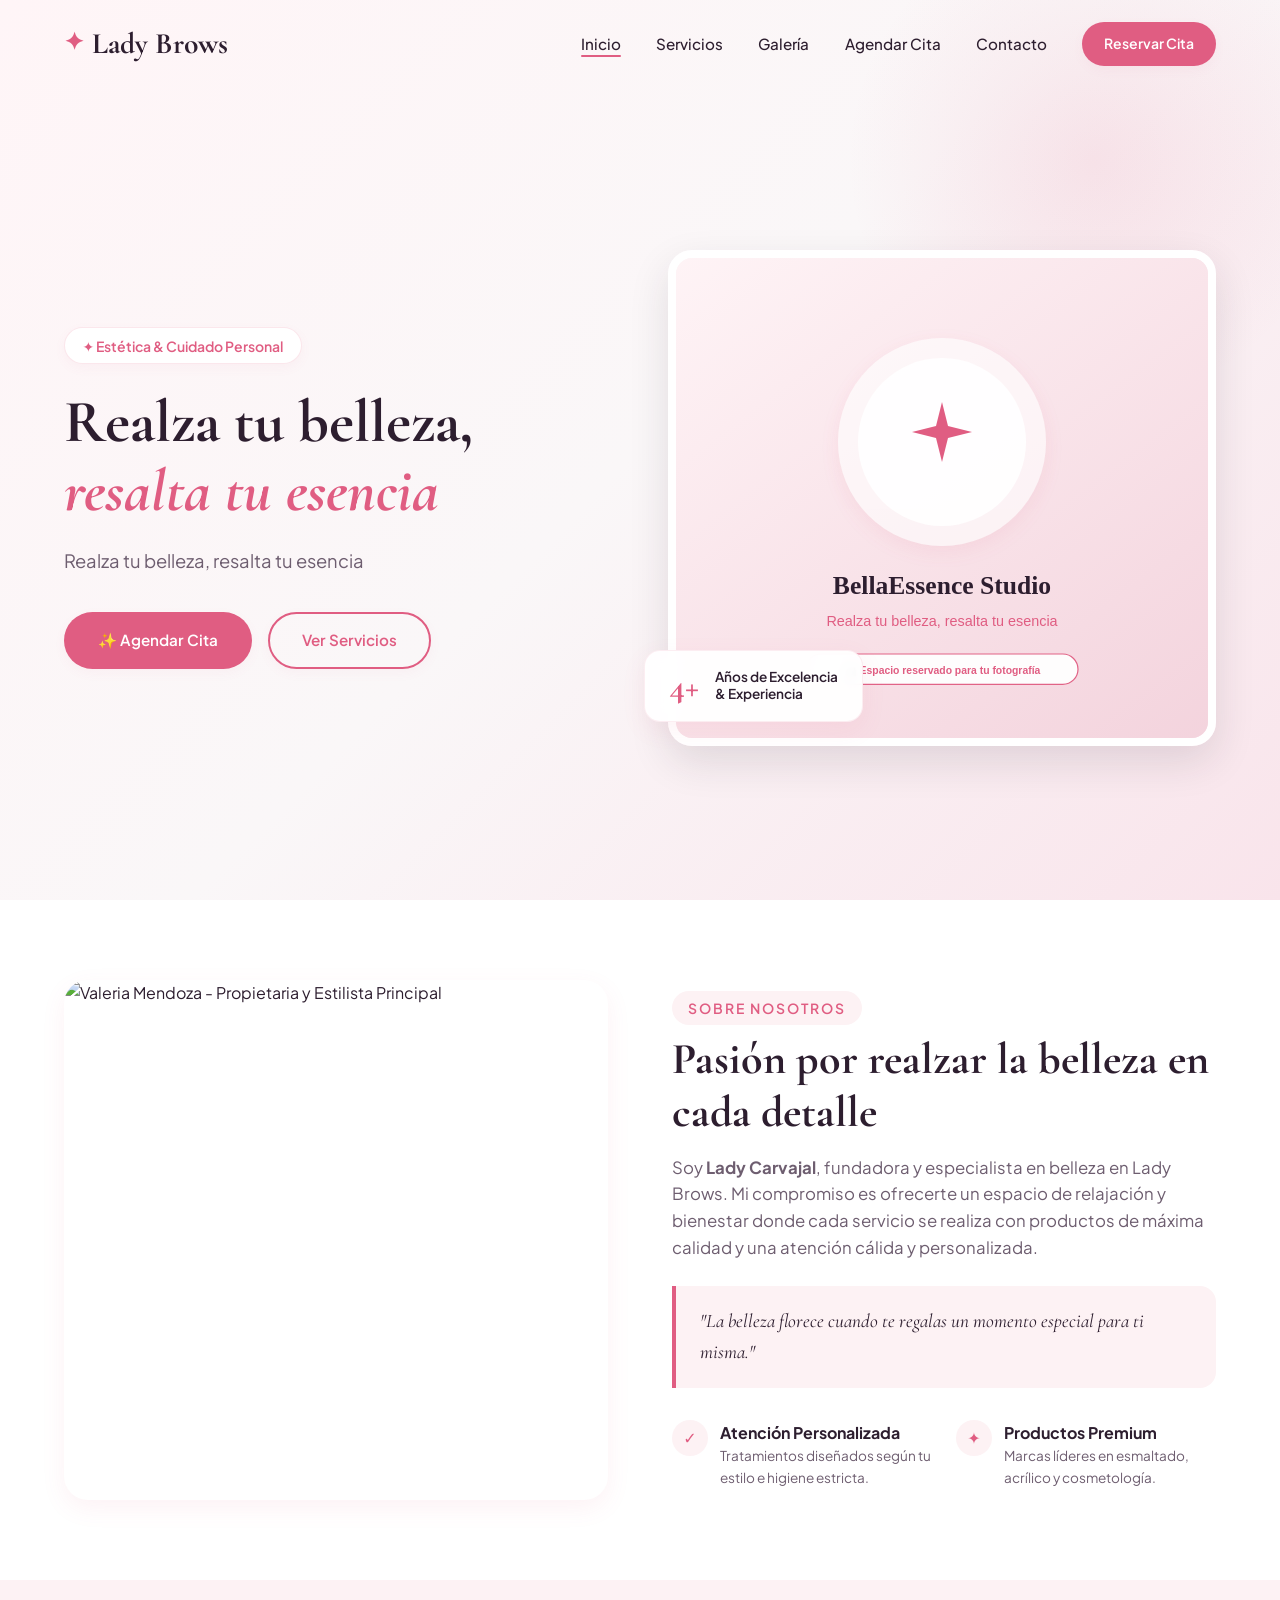
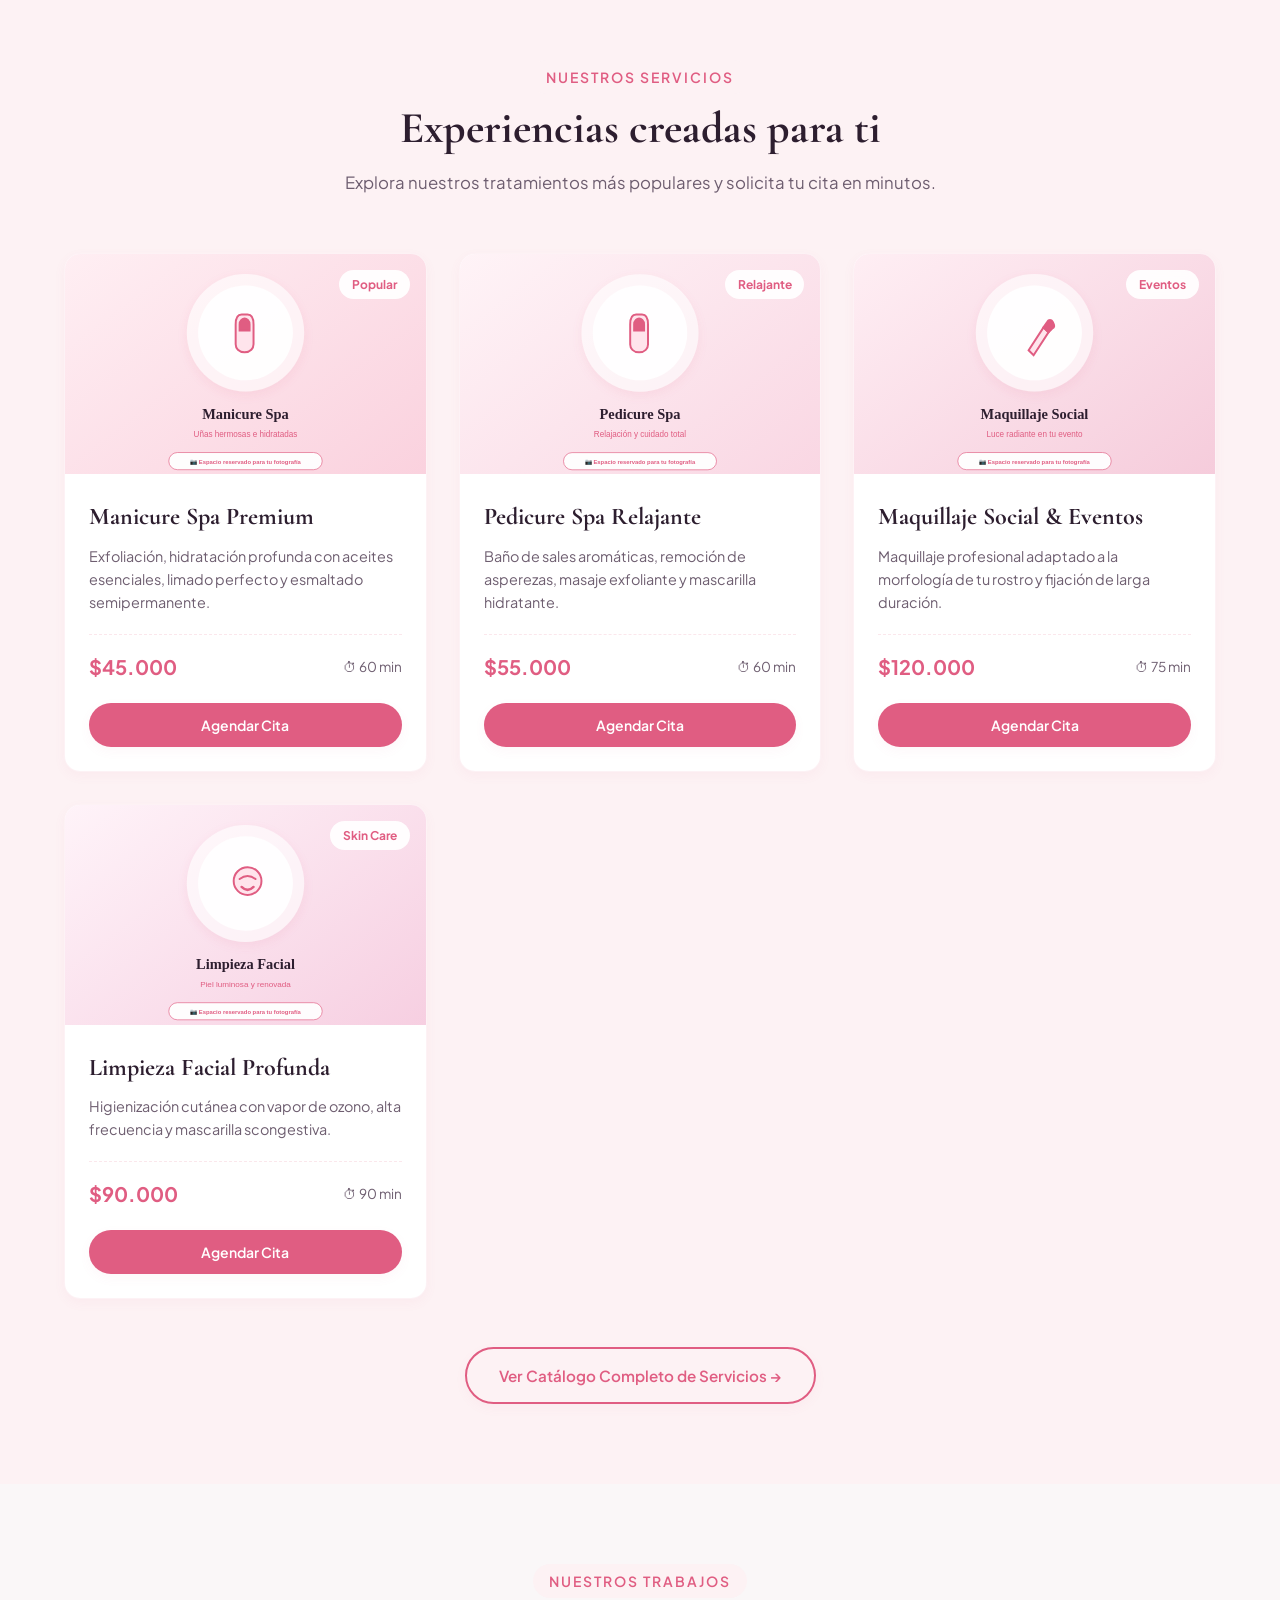
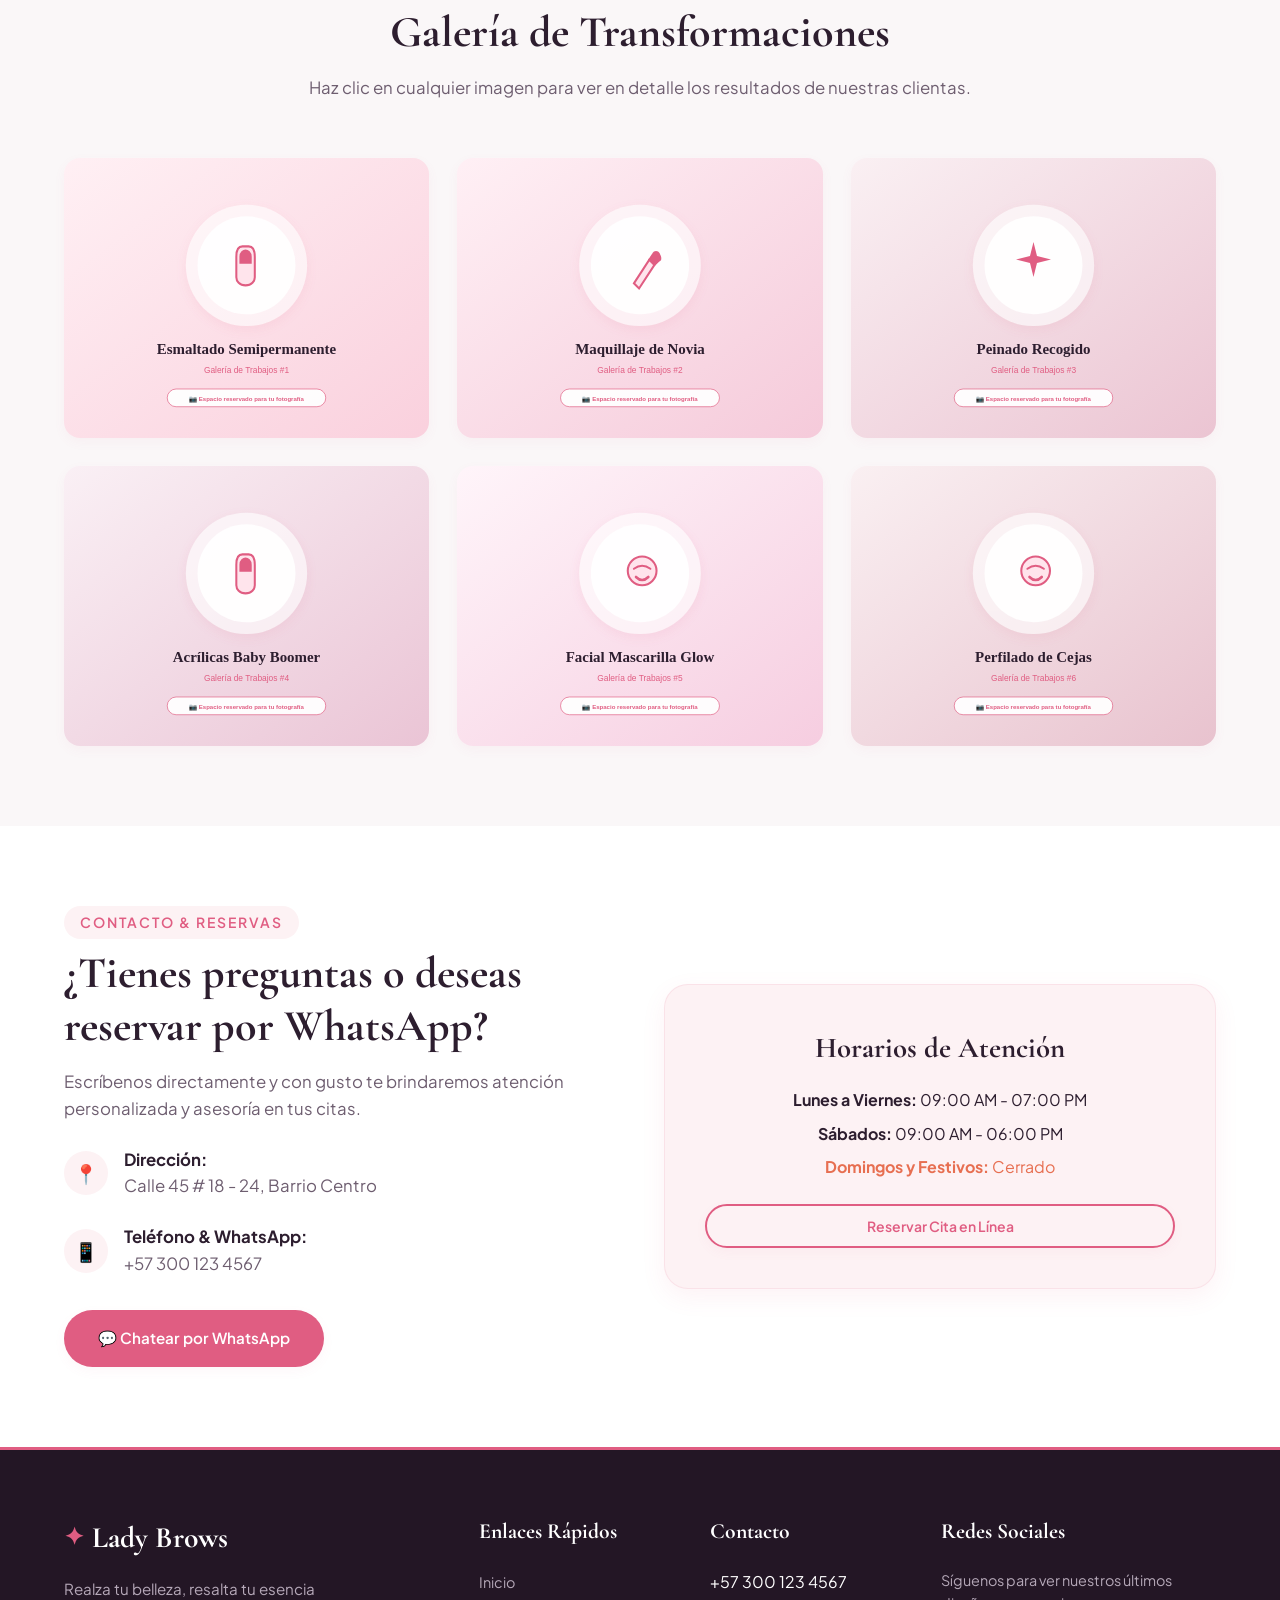
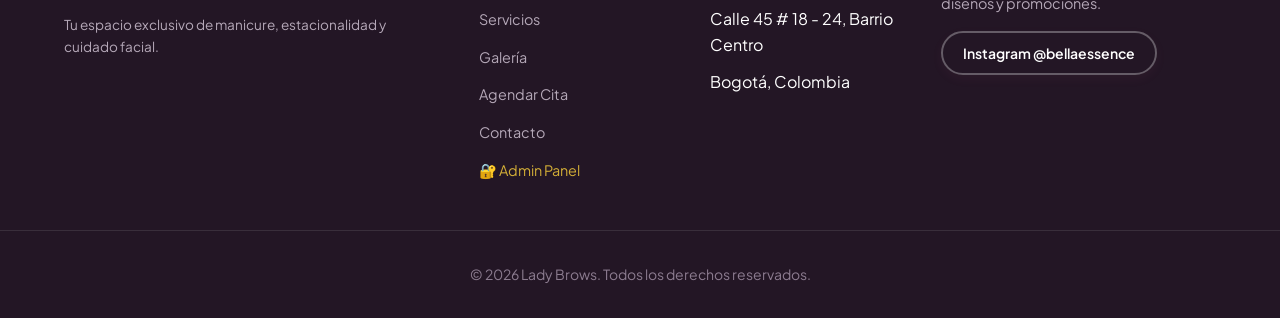
==== index.html @ 62969960 "version 1 de la pagina, Lady Brows" ====
<!DOCTYPE html>
<html lang="es">

<head>
  <meta charset="UTF-8">
  <meta name="viewport" content="width=device-width, initial-scale=1.0">
  <title>Lady Brows | Salón de Belleza Elegante & Manicure Spa</title>
  <meta name="description"
    content="Salón de belleza profesional. Servicios de manicure spa, pedicure, uñas acrílicas, maquillaje social, peinados y tratamientos faciales. Agenda tu cita en línea.">

  <!-- CSS Stylesheets -->
  <link rel="stylesheet" href="css/style.css">
</head>

<body>

  <!-- NAVEGACIÓN Y HEADER -->
  <header class="header">
    <div class="container nav-container">
      <a href="index.html" class="logo">
        <span class="logo-sparkle">✦</span>
        <span data-salon="nombre">Lady Brows</span>
      </a>

      <nav>
        <ul class="nav-menu">
          <li><a href="index.html" class="nav-link active">Inicio</a></li>
          <li><a href="servicios.html" class="nav-link">Servicios</a></li>
          <li><a href="#galeria" class="nav-link">Galería</a></li>
          <li><a href="agenda.html" class="nav-link">Agendar Cita</a></li>
          <li><a href="contacto.html" class="nav-link">Contacto</a></li>
          <li>
            <a href="agenda.html" class="btn btn-primary btn-sm">Reservar Cita</a>
          </li>
        </ul>
      </nav>

      <button class="hamburger-btn" aria-label="Abrir menú de navegación">
        <span class="hamburger-line"></span>
        <span class="hamburger-line"></span>
        <span class="hamburger-line"></span>
      </button>
    </div>
  </header>

  <!-- SECCIÓN HERO -->
  <section class="hero">
    <div class="container hero-grid">
      <div class="hero-content">
        <div class="hero-badge">
          <span>✦ Estética & Cuidado Personal</span>
        </div>
        <h1 class="hero-title">
          Realza tu belleza, <br>
          <span>resalta tu esencia</span>
        </h1>
        <p class="hero-subtitle" data-salon="eslogan">
          Disfruta de una experiencia de belleza exclusiva y personalizada donde tus uñas, piel y estilo lucirán
          radiantes e impecables.
        </p>
        <div class="hero-actions">
          <a href="agenda.html" class="btn btn-primary">
            <span>✨ Agendar Cita</span>
          </a>
          <a href="servicios.html" class="btn btn-secondary">
            <span>Ver Servicios</span>
          </a>
        </div>
      </div>

      <div class="hero-image-wrapper">
        <div class="hero-image-card">
          <img src="assets/images/hero-bg.svg" alt="Fotografía del Salón de Belleza BellaEssence Studio">
        </div>
        <div class="hero-experience-badge">
          <div class="badge-number">4+</div>
          <div class="badge-text">Años de Excelencia<br>& Experiencia</div>
        </div>
      </div>
    </div>
  </section>

  <!-- SECCIÓN SOBRE NOSOTROS -->
  <section class="about section-padding" id="sobre-nosotros">
    <div class="container about-grid">
      <div class="about-image-frame">
        <img src="assets/images/owner.svg" alt="Valeria Mendoza - Propietaria y Estilista Principal">
      </div>

      <div class="about-content">
        <span class="section-subtitle">Sobre Nosotros</span>
        <h2 class="section-title">Pasión por realzar la belleza en cada detalle</h2>
        <p class="section-description">
          Soy <strong>Lady Carvajal</strong>, fundadora y especialista en belleza en Lady Brows. Mi
          compromiso es ofrecerte un espacio de relajación y bienestar donde cada servicio se realiza con productos de
          máxima calidad y una atención cálida y personalizada.
        </p>

        <div class="about-quote">
          "La belleza florece cuando te regalas un momento especial para ti misma."
        </div>

        <div class="about-features">
          <div class="feature-item">
            <div class="feature-icon">✓</div>
            <div>
              <strong>Atención Personalizada</strong>
              <p style="font-size: 0.85rem; color: var(--color-text-muted);">Tratamientos diseñados según tu estilo e
                higiene estricta.</p>
            </div>
          </div>
          <div class="feature-item">
            <div class="feature-icon">✦</div>
            <div>
              <strong>Productos Premium</strong>
              <p style="font-size: 0.85rem; color: var(--color-text-muted);">Marcas líderes en esmaltado, acrílico y
                cosmetología.</p>
            </div>
          </div>
        </div>
      </div>
    </div>
  </section>

  <!-- SECCIÓN DESTACADO DE SERVICIOS -->
  <section class="services section-padding" style="background: var(--color-primary-light);">
    <div class="container">
      <div class="section-header">
        <span class="section-subtitle">Nuestros Servicios</span>
        <h2 class="section-title">Experiencias creadas para ti</h2>
        <p class="section-description">Explora nuestros tratamientos más populares y solicita tu cita en minutos.</p>
      </div>

      <div class="services-grid">
        <!-- Tarjeta 1 -->
        <div class="service-card">
          <div class="service-card-image">
            <img src="assets/images/service-manicure.svg" alt="Manicure Spa Premium">
            <span class="service-badge">Popular</span>
          </div>
          <div class="service-card-body">
            <h3 class="service-card-title">Manicure Spa Premium</h3>
            <p class="service-card-desc">Exfoliación, hidratación profunda con aceites esenciales, limado perfecto y
              esmaltado semipermanente.</p>
            <div class="service-card-meta">
              <span class="service-price">$45.000</span>
              <span class="service-duration">⏱ 60 min</span>
            </div>
            <a href="agenda.html?servicio=manicure-spa" class="btn btn-primary btn-sm" style="width: 100%;">Agendar
              Cita</a>
          </div>
        </div>

        <!-- Tarjeta 2 -->
        <div class="service-card">
          <div class="service-card-image">
            <img src="assets/images/service-pedicure.svg" alt="Pedicure Spa Relajante">
            <span class="service-badge">Relajante</span>
          </div>
          <div class="service-card-body">
            <h3 class="service-card-title">Pedicure Spa Relajante</h3>
            <p class="service-card-desc">Baño de sales aromáticas, remoción de asperezas, masaje exfoliante y mascarilla
              hidratante.</p>
            <div class="service-card-meta">
              <span class="service-price">$55.000</span>
              <span class="service-duration">⏱ 60 min</span>
            </div>
            <a href="agenda.html?servicio=pedicure-spa" class="btn btn-primary btn-sm" style="width: 100%;">Agendar
              Cita</a>
          </div>
        </div>

        <!-- Tarjeta 3 -->
        <div class="service-card">
          <div class="service-card-image">
            <img src="assets/images/service-makeup.svg" alt="Maquillaje Social">
            <span class="service-badge">Eventos</span>
          </div>
          <div class="service-card-body">
            <h3 class="service-card-title">Maquillaje Social & Eventos</h3>
            <p class="service-card-desc">Maquillaje profesional adaptado a la morfología de tu rostro y fijación de
              larga duración.</p>
            <div class="service-card-meta">
              <span class="service-price">$120.000</span>
              <span class="service-duration">⏱ 75 min</span>
            </div>
            <a href="agenda.html?servicio=maquillaje-social" class="btn btn-primary btn-sm" style="width: 100%;">Agendar
              Cita</a>
          </div>
        </div>

        <!-- Tarjeta 4 -->
        <div class="service-card">
          <div class="service-card-image">
            <img src="assets/images/service-facial.svg" alt="Limpieza Facial Profunda">
            <span class="service-badge">Skin Care</span>
          </div>
          <div class="service-card-body">
            <h3 class="service-card-title">Limpieza Facial Profunda</h3>
            <p class="service-card-desc">Higienización cutánea con vapor de ozono, alta frecuencia y mascarilla
              scongestiva.</p>
            <div class="service-card-meta">
              <span class="service-price">$90.000</span>
              <span class="service-duration">⏱ 90 min</span>
            </div>
            <a href="agenda.html?servicio=limpieza-facial" class="btn btn-primary btn-sm" style="width: 100%;">Agendar
              Cita</a>
          </div>
        </div>
      </div>

      <div style="text-align: center; margin-top: 3rem;">
        <a href="servicios.html" class="btn btn-secondary">Ver Catálogo Completo de Servicios →</a>
      </div>
    </div>
  </section>

  <!-- SECCIÓN GALERÍA / NUESTROS TRABAJOS -->
  <section class="gallery section-padding" id="galeria">
    <div class="container">
      <div class="section-header">
        <span class="section-subtitle">Nuestros Trabajos</span>
        <h2 class="section-title">Galería de Transformaciones</h2>
        <p class="section-description">Haz clic en cualquier imagen para ver en detalle los resultados de nuestras
          clientas.</p>
      </div>

      <div class="gallery-grid">
        <div class="gallery-item" data-title="Esmaltado Semipermanente & Microglitter"
          data-desc="Tono rosa pastel con destellos brillantes para un look delicado.">
          <img src="assets/images/gallery-1.svg" alt="Trabajo de Manicure 1">
          <div class="gallery-overlay">
            <span class="gallery-category">Uñas</span>
            <h4 class="gallery-title">Esmaltado Semipermanente</h4>
          </div>
        </div>

        <div class="gallery-item" data-title="Maquillaje de Novia & Eventos"
          data-desc="Piel luminosa, tonos cálidos y acabado mate de larga duración.">
          <img src="assets/images/gallery-2.svg" alt="Trabajo de Maquillaje 2">
          <div class="gallery-overlay">
            <span class="gallery-category">Maquillaje</span>
            <h4 class="gallery-title">Maquillaje Social</h4>
          </div>
        </div>

        <div class="gallery-item" data-title="Peinado Recogido Bajo"
          data-desc="Estilo sofisticado ideal para graduaciones y bodas.">
          <img src="assets/images/gallery-3.svg" alt="Trabajo de Peinado 3">
          <div class="gallery-overlay">
            <span class="gallery-category">Peinados</span>
            <h4 class="gallery-title">Peinado Elegante</h4>
          </div>
        </div>

        <div class="gallery-item" data-title="Uñas Acrílicas Baby Boomer"
          data-desc="Degradado suave de blanco a rosado con pedrería.">
          <img src="assets/images/gallery-4.svg" alt="Trabajo de Uñas Acrílicas 4">
          <div class="gallery-overlay">
            <span class="gallery-category">Uñas</span>
            <h4 class="gallery-title">Acrílicas Baby Boomer</h4>
          </div>
        </div>

        <div class="gallery-item" data-title="Limpieza Facial Glow"
          data-desc="Piel radiante e hidratada tras sesión de cuidado facial.">
          <img src="assets/images/gallery-5.svg" alt="Tratamiento Facial 5">
          <div class="gallery-overlay">
            <span class="gallery-category">Facial</span>
            <h4 class="gallery-title">Facial Glow Spa</h4>
          </div>
        </div>

        <div class="gallery-item" data-title="Laminado y Perfilado de Cejas"
          data-desc="Cejas orgánicas bien definidas y ordenadas naturalmente.">
          <img src="assets/images/gallery-6.svg" alt="Perfilado de Cejas 6">
          <div class="gallery-overlay">
            <span class="gallery-category">Facial</span>
            <h4 class="gallery-title">Perfilado & Laminado</h4>
          </div>
        </div>
      </div>
    </div>
  </section>

  <!-- SECCIÓN CONTACTO RÁPIDO -->
  <section class="contact-quick section-padding" style="background: #FFFFFF;">
    <div class="container contact-grid">
      <div>
        <span class="section-subtitle">Contacto & Reservas</span>
        <h2 class="section-title">¿Tienes preguntas o deseas reservar por WhatsApp?</h2>
        <p class="section-description">Escríbenos directamente y con gusto te brindaremos atención personalizada y
          asesoría en tus citas.</p>

        <div class="contact-info-list">
          <div class="contact-info-item">
            <div class="contact-icon">📍</div>
            <div>
              <strong>Dirección:</strong>
              <p style="color: var(--color-text-muted);" data-salon="direccion">Calle 45 # 18 - 24, Bogotá</p>
            </div>
          </div>
          <div class="contact-info-item">
            <div class="contact-icon">📱</div>
            <div>
              <strong>Teléfono & WhatsApp:</strong>
              <p style="color: var(--color-text-muted);" data-salon="telefono">+57 300 123 4567</p>
            </div>
          </div>
        </div>

        <div style="margin-top: 2rem; display: flex; gap: 1rem;">
          <a href="#" data-salon="whatsapp-link" class="btn btn-primary">
            <span>💬 Chatear por WhatsApp</span>
          </a>
        </div>
      </div>

      <div class="contact-card" style="background: var(--color-primary-light); text-align: center;">
        <h3 style="font-family: var(--font-heading); font-size: 1.8rem; margin-bottom: 1rem;">Horarios de Atención</h3>
        <p style="margin-bottom: 0.5rem;"><strong>Lunes a Viernes:</strong> 09:00 AM - 07:00 PM</p>
        <p style="margin-bottom: 0.5rem;"><strong>Sábados:</strong> 09:00 AM - 06:00 PM</p>
        <p style="color: var(--color-danger); margin-bottom: 1.5rem;"><strong>Domingos y Festivos:</strong> Cerrado</p>

        <a href="agenda.html" class="btn btn-secondary btn-sm" style="width: 100%;">Reservar Cita en Línea</a>
      </div>
    </div>
  </section>

  <!-- LIGHTBOX MODAL PARA VER IMÁGENES DE GALERÍA -->
  <div class="lightbox-modal" id="lightboxModal">
    <div class="lightbox-content">
      <button class="lightbox-close" aria-label="Cerrar modal">&times;</button>
      <div class="lightbox-image-wrapper">
        <img src="" alt="" class="lightbox-img">
      </div>
      <div class="lightbox-details">
        <h3 class="lightbox-title"
          style="font-family: var(--font-heading); font-size: 1.5rem; color: var(--color-text-dark);"></h3>
        <p class="lightbox-desc" style="color: var(--color-text-muted); font-size: 0.95rem; margin-top: 0.25rem;"></p>
      </div>
    </div>
  </div>

  <!-- FOOTER -->
  <footer class="footer">
    <div class="container footer-grid">
      <div class="footer-brand">
        <a href="index.html" class="logo">
          <span class="logo-sparkle">✦</span>
          <span data-salon="nombre">BellaEssence Studio</span>
        </a>
        <p data-salon="eslogan">Realza tu belleza, resalta tu esencia.</p>
        <p style="margin-top: 0.75rem; font-size: 0.85rem;">Tu espacio exclusivo de manicure, estacionalidad y cuidado
          facial.</p>
      </div>

      <div>
        <h4 class="footer-title">Enlaces Rápidos</h4>
        <ul class="footer-links">
          <li><a href="index.html">Inicio</a></li>
          <li><a href="servicios.html">Servicios</a></li>
          <li><a href="#galeria">Galería</a></li>
          <li><a href="agenda.html">Agendar Cita</a></li>
          <li><a href="contacto.html">Contacto</a></li>
          <li><a href="admin.html" style="color: var(--color-accent-gold);">🔐 Admin Panel</a></li>
        </ul>
      </div>

      <div>
        <h4 class="footer-title">Contacto</h4>
        <ul class="footer-links">
          <li data-salon="telefono">+57 300 123 4567</li>
          <li data-salon="direccion">Calle 45 # 18 - 24</li>
          <li>Bogotá, Colombia</li>
        </ul>
      </div>

      <div>
        <h4 class="footer-title">Redes Sociales</h4>
        <p style="color: #B5A8B8; font-size: 0.9rem; margin-bottom: 1rem;">Síguenos para ver nuestros últimos diseños y
          promociones.</p>
        <a href="#" data-salon="whatsapp-link" class="btn btn-secondary btn-sm"
          style="color: #FFF; border-color: rgba(255,255,255,0.3);">Instagram @bellaessence</a>
      </div>
    </div>

    <div class="footer-bottom">
      <div class="container">
        &copy; <span id="year">2026</span> <span data-salon="nombre">BellaEssence Studio</span>. Todos los derechos
        reservados.
      </div>
    </div>
  </footer>

  <!-- Scripts -->
  <script src="js/config.js"></script>
  <script src="https://cdn.jsdelivr.net/npm/@supabase/supabase-js@2"></script>
  <script src="js/supabase.js"></script>
  <script src="js/main.js"></script>
</body>

</html>
---- css/style.css ----
/* ============================================================
   ESTILOS PRINCIPALES - BellaEssence Studio
   Diseño: Femenino, Elegante, Delicado y Moderno
   ============================================================ */

/* --- IMPORTACIÓN DE FUENTES GOOGLE FONTS --- */
@import url('https://fonts.googleapis.com/css2?family=Cormorant+Garamond:ital,wght@0,400;0,600;0,700;1,400&family=Plus+Jakarta+Sans:wght@300;400;500;600;700&display=swap');

/* --- VARIABLES Y SISTEMA DE DISEÑO --- */
:root {
  /* Paleta de Colores Primarios */
  --color-primary: #E05D82;        /* Rosa elegante principal */
  --color-primary-hover: #C8466B;  /* Rosa oscuro en hover */
  --color-primary-light: #FDF2F4;  /* Fondo rosa muy suave */
  --color-primary-soft: #F9E4EB;   /* Rosa suave de acento */
  
  /* Colores Secundarios y Neutros */
  --color-accent-gold: #D4AF37;    /* Dorado sutil */
  --color-bg-body: #FAF7F8;        /* Blanco cálido de fondo */
  --color-bg-card: #FFFFFF;        /* Tarjetas blancas puras */
  
  /* Tipografía y Textos */
  --color-text-dark: #2D1E2F;      /* Ciruela oscuro/casi negro */
  --color-text-muted: #6E5E70;     /* Gris morado suave */
  --color-text-light: #FFFFFF;
  
  /* Estados */
  --color-success: #2A9D8F;       /* Verde menta suave */
  --color-warning: #E9C46A;       /* Mostaza suave */
  --color-danger: #E76F51;        /* Coral suave */
  --color-info: #4A90E2;          /* Azul suave */

  /* Fuents */
  --font-heading: 'Cormorant Garamond', Georgia, serif;
  --font-body: 'Plus Jakarta Sans', system-ui, -apple-system, sans-serif;

  /* Elevación y Sombras */
  --shadow-sm: 0 4px 12px rgba(224, 93, 130, 0.05);
  --shadow-md: 0 8px 24px rgba(224, 93, 130, 0.08);
  --shadow-lg: 0 16px 40px rgba(45, 30, 47, 0.12);
  --shadow-glass: 0 8px 32px 0 rgba(224, 93, 130, 0.08);

  /* Bordes Redondeados */
  --radius-sm: 8px;
  --radius-md: 16px;
  --radius-lg: 24px;
  --radius-full: 9999px;

  /* Transiciones */
  --transition-fast: all 0.2s cubic-bezier(0.4, 0, 0.2, 1);
  --transition-normal: all 0.3s cubic-bezier(0.4, 0, 0.2, 1);
  --transition-smooth: all 0.5s cubic-bezier(0.16, 1, 0.3, 1);
}

/* --- RESET Y ESTILOS BASE --- */
*, *::before, *::after {
  box-sizing: border-box;
  margin: 0;
  padding: 0;
}

html {
  scroll-behavior: smooth;
  font-size: 16px;
}

body {
  font-family: var(--font-body);
  background-color: var(--color-bg-body);
  color: var(--color-text-dark);
  line-height: 1.6;
  overflow-x: hidden;
  -webkit-font-smoothing: antialiased;
}

img {
  max-width: 100%;
  height: auto;
  display: block;
}

a {
  color: inherit;
  text-decoration: none;
  transition: var(--transition-fast);
}

ul {
  list-style: none;
}

/* --- CONTENEDORES Y RECTÁNGULOS --- */
.container {
  width: 100%;
  max-width: 1200px;
  margin: 0 auto;
  padding: 0 1.5rem;
}

.section-padding {
  padding: 5rem 0;
}

/* --- ENCABEZADOS Y TÍTULOS --- */
.section-header {
  text-align: center;
  max-width: 700px;
  margin: 0 auto 3.5rem auto;
}

.section-subtitle {
  display: inline-block;
  font-family: var(--font-body);
  font-size: 0.875rem;
  font-weight: 600;
  text-transform: uppercase;
  letter-spacing: 2px;
  color: var(--color-primary);
  margin-bottom: 0.5rem;
  background-color: var(--color-primary-light);
  padding: 0.35rem 1rem;
  border-radius: var(--radius-full);
}

.section-title {
  font-family: var(--font-heading);
  font-size: 2.75rem;
  font-weight: 700;
  color: var(--color-text-dark);
  line-height: 1.2;
  margin-bottom: 1rem;
}

.section-description {
  color: var(--color-text-muted);
  font-size: 1.05rem;
}

/* --- BOTONES ELEGANTES --- */
.btn {
  display: inline-flex;
  align-items: center;
  justify-content: center;
  gap: 0.6rem;
  padding: 0.9rem 2rem;
  font-family: var(--font-body);
  font-size: 0.95rem;
  font-weight: 600;
  border-radius: var(--radius-full);
  cursor: pointer;
  border: 2px solid transparent;
  transition: var(--transition-normal);
  text-align: center;
  box-shadow: var(--shadow-sm);
}

.btn-primary {
  background-color: var(--color-primary);
  color: var(--color-text-light);
}

.btn-primary:hover {
  background-color: var(--color-primary-hover);
  transform: translateY(-2px);
  box-shadow: var(--shadow-md);
}

.btn-secondary {
  background-color: transparent;
  border-color: var(--color-primary);
  color: var(--color-primary);
}

.btn-secondary:hover {
  background-color: var(--color-primary-light);
  transform: translateY(-2px);
}

.btn-outline-white {
  background-color: transparent;
  border-color: #FFFFFF;
  color: #FFFFFF;
}

.btn-outline-white:hover {
  background-color: #FFFFFF;
  color: var(--color-primary);
}

.btn-sm {
  padding: 0.55rem 1.25rem;
  font-size: 0.875rem;
}

/* --- HEADER Y NAVEGACIÓN --- */
.header {
  position: fixed;
  top: 0;
  left: 0;
  width: 100%;
  z-index: 1000;
  transition: var(--transition-normal);
  padding: 1.25rem 0;
}

.header.scrolled {
  background: rgba(255, 255, 255, 0.92);
  backdrop-filter: blur(12px);
  -webkit-backdrop-filter: blur(12px);
  padding: 0.85rem 0;
  box-shadow: var(--shadow-sm);
  border-bottom: 1px solid rgba(224, 93, 130, 0.1);
}

.nav-container {
  display: flex;
  align-items: center;
  justify-content: space-between;
}

.logo {
  display: flex;
  align-items: center;
  gap: 0.5rem;
  font-family: var(--font-heading);
  font-size: 1.85rem;
  font-weight: 700;
  color: var(--color-text-dark);
}

.logo-sparkle {
  color: var(--color-primary);
  font-size: 1.5rem;
}

.nav-menu {
  display: flex;
  align-items: center;
  gap: 2.2rem;
}

.nav-link {
  font-size: 0.95rem;
  font-weight: 500;
  color: var(--color-text-dark);
  position: relative;
}

.nav-link::after {
  content: '';
  position: absolute;
  bottom: -4px;
  left: 0;
  width: 0;
  height: 2px;
  background-color: var(--color-primary);
  transition: var(--transition-fast);
  border-radius: 2px;
}

.nav-link:hover::after,
.nav-link.active::after {
  width: 100%;
}

.hamburger-btn {
  display: none;
  background: none;
  border: none;
  cursor: pointer;
  width: 30px;
  height: 24px;
  position: relative;
  z-index: 1001;
}

.hamburger-line {
  display: block;
  width: 100%;
  height: 2px;
  background-color: var(--color-text-dark);
  border-radius: 2px;
  transition: var(--transition-normal);
  position: absolute;
}

.hamburger-line:nth-child(1) { top: 0; }
.hamburger-line:nth-child(2) { top: 10px; }
.hamburger-line:nth-child(3) { top: 20px; }

.hamburger-btn.open .hamburger-line:nth-child(1) {
  transform: rotate(45deg);
  top: 10px;
}
.hamburger-btn.open .hamburger-line:nth-child(2) {
  opacity: 0;
}
.hamburger-btn.open .hamburger-line:nth-child(3) {
  transform: rotate(-45deg);
  top: 10px;
}

/* --- HERO SECTION --- */
.hero {
  position: relative;
  min-height: 100vh;
  display: flex;
  align-items: center;
  padding-top: 6rem;
  background: linear-gradient(135deg, #FFF5F7 0%, #FAF7F8 50%, #F9E4EB 100%);
  overflow: hidden;
}

.hero::before {
  content: '';
  position: absolute;
  top: -10%;
  right: -5%;
  width: 500px;
  height: 500px;
  border-radius: 50%;
  background: radial-gradient(circle, rgba(224, 93, 130, 0.12) 0%, rgba(255,255,255,0) 70%);
  pointer-events: none;
}

.hero-grid {
  display: grid;
  grid-template-columns: 1fr 1fr;
  gap: 3.5rem;
  align-items: center;
}

.hero-content {
  max-width: 540px;
}

.hero-badge {
  display: inline-flex;
  align-items: center;
  gap: 0.5rem;
  background: #FFFFFF;
  padding: 0.4rem 1.1rem;
  border-radius: var(--radius-full);
  box-shadow: var(--shadow-sm);
  font-size: 0.875rem;
  font-weight: 600;
  color: var(--color-primary);
  margin-bottom: 1.5rem;
  border: 1px solid rgba(224, 93, 130, 0.15);
}

.hero-title {
  font-family: var(--font-heading);
  font-size: 3.75rem;
  font-weight: 700;
  line-height: 1.15;
  color: var(--color-text-dark);
  margin-bottom: 1.25rem;
}

.hero-title span {
  color: var(--color-primary);
  font-style: italic;
}

.hero-subtitle {
  font-size: 1.15rem;
  color: var(--color-text-muted);
  margin-bottom: 2.25rem;
}

.hero-actions {
  display: flex;
  gap: 1rem;
  flex-wrap: wrap;
}

.hero-image-wrapper {
  position: relative;
}

.hero-image-card {
  position: relative;
  border-radius: var(--radius-lg);
  overflow: hidden;
  box-shadow: var(--shadow-lg);
  border: 8px solid #FFFFFF;
}

.hero-image-card img {
  width: 100%;
  height: 480px;
  object-fit: cover;
}

.hero-experience-badge {
  position: absolute;
  bottom: 1.5rem;
  left: -1.5rem;
  background: rgba(255, 255, 255, 0.95);
  backdrop-filter: blur(8px);
  padding: 1.1rem 1.5rem;
  border-radius: var(--radius-md);
  box-shadow: var(--shadow-md);
  display: flex;
  align-items: center;
  gap: 1rem;
  border: 1px solid rgba(224, 93, 130, 0.1);
}

.badge-number {
  font-family: var(--font-heading);
  font-size: 2.2rem;
  font-weight: 700;
  color: var(--color-primary);
  line-height: 1;
}

.badge-text {
  font-size: 0.85rem;
  font-weight: 600;
  color: var(--color-text-dark);
  line-height: 1.2;
}

/* --- SOBRE NOSOTROS --- */
.about {
  background-color: #FFFFFF;
}

.about-grid {
  display: grid;
  grid-template-columns: 1fr 1fr;
  gap: 4rem;
  align-items: center;
}

.about-image-frame {
  position: relative;
  border-radius: var(--radius-lg);
  overflow: hidden;
  box-shadow: var(--shadow-md);
}

.about-image-frame img {
  width: 100%;
  height: 520px;
  object-fit: cover;
}

.about-quote {
  margin-top: 1.5rem;
  padding: 1.25rem 1.5rem;
  background: var(--color-primary-light);
  border-left: 4px solid var(--color-primary);
  border-radius: 0 var(--radius-md) var(--radius-md) 0;
  font-style: italic;
  color: var(--color-text-dark);
  font-family: var(--font-heading);
  font-size: 1.2rem;
}

.about-features {
  display: grid;
  grid-template-columns: 1fr 1fr;
  gap: 1.5rem;
  margin-top: 2rem;
}

.feature-item {
  display: flex;
  align-items: flex-start;
  gap: 0.75rem;
}

.feature-icon {
  width: 36px;
  height: 36px;
  border-radius: 50%;
  background: var(--color-primary-light);
  color: var(--color-primary);
  display: flex;
  align-items: center;
  justify-content: center;
  font-weight: bold;
  flex-shrink: 0;
}

/* --- TARJETAS DE SERVICIOS --- */
.services-grid {
  display: grid;
  grid-template-columns: repeat(auto-fill, minmax(280px, 1fr));
  gap: 2rem;
}

.service-card {
  background: var(--color-bg-card);
  border-radius: var(--radius-md);
  overflow: hidden;
  box-shadow: var(--shadow-sm);
  transition: var(--transition-normal);
  border: 1px solid rgba(224, 93, 130, 0.08);
  display: flex;
  flex-direction: column;
}

.service-card:hover {
  transform: translateY(-8px);
  box-shadow: var(--shadow-md);
  border-color: rgba(224, 93, 130, 0.25);
}

.service-card-image {
  position: relative;
  height: 220px;
  overflow: hidden;
}

.service-card-image img {
  width: 100%;
  height: 100%;
  object-fit: cover;
  transition: var(--transition-smooth);
}

.service-card:hover .service-card-image img {
  transform: scale(1.06);
}

.service-badge {
  position: absolute;
  top: 1rem;
  right: 1rem;
  background: rgba(255, 255, 255, 0.92);
  backdrop-filter: blur(4px);
  padding: 0.3rem 0.8rem;
  border-radius: var(--radius-full);
  font-size: 0.75rem;
  font-weight: 700;
  color: var(--color-primary);
}

.service-card-body {
  padding: 1.5rem;
  display: flex;
  flex-direction: column;
  flex-grow: 1;
}

.service-card-title {
  font-family: var(--font-heading);
  font-size: 1.5rem;
  font-weight: 700;
  color: var(--color-text-dark);
  margin-bottom: 0.5rem;
}

.service-card-desc {
  color: var(--color-text-muted);
  font-size: 0.9rem;
  margin-bottom: 1.25rem;
  flex-grow: 1;
}

.service-card-meta {
  display: flex;
  align-items: center;
  justify-content: space-between;
  padding-top: 1rem;
  border-top: 1px dashed rgba(224, 93, 130, 0.15);
  margin-bottom: 1.25rem;
}

.service-price {
  font-size: 1.25rem;
  font-weight: 700;
  color: var(--color-primary);
}

.service-duration {
  font-size: 0.85rem;
  color: var(--color-text-muted);
}

/* --- GALERÍA / NUESTROS TRABAJOS --- */
.gallery-grid {
  display: grid;
  grid-template-columns: repeat(auto-fill, minmax(320px, 1fr));
  gap: 1.75rem;
}

.gallery-item {
  position: relative;
  border-radius: var(--radius-md);
  overflow: hidden;
  height: 280px;
  cursor: pointer;
  box-shadow: var(--shadow-sm);
}

.gallery-item img {
  width: 100%;
  height: 100%;
  object-fit: cover;
  transition: var(--transition-smooth);
}

.gallery-overlay {
  position: absolute;
  inset: 0;
  background: linear-gradient(to top, rgba(45, 30, 47, 0.85) 0%, rgba(45, 30, 47, 0.1) 60%);
  display: flex;
  flex-direction: column;
  justify-content: flex-end;
  padding: 1.5rem;
  opacity: 0;
  transition: var(--transition-normal);
  color: #FFFFFF;
}

.gallery-item:hover img {
  transform: scale(1.08);
}

.gallery-item:hover .gallery-overlay {
  opacity: 1;
}

.gallery-title {
  font-family: var(--font-heading);
  font-size: 1.35rem;
  font-weight: 700;
}

.gallery-category {
  font-size: 0.85rem;
  color: var(--color-primary-soft);
  text-transform: uppercase;
  letter-spacing: 1px;
}

/* Lightbox Modal */
.lightbox-modal {
  display: none;
  position: fixed;
  inset: 0;
  z-index: 2000;
  background: rgba(45, 30, 47, 0.92);
  backdrop-filter: blur(10px);
  align-items: center;
  justify-content: center;
  padding: 2rem;
}

.lightbox-modal.active {
  display: flex;
}

.lightbox-content {
  position: relative;
  max-width: 900px;
  width: 100%;
  background: #FFFFFF;
  border-radius: var(--radius-lg);
  overflow: hidden;
  box-shadow: var(--shadow-lg);
}

.lightbox-image-wrapper {
  max-height: 70vh;
  overflow: hidden;
  background: #000;
}

.lightbox-image-wrapper img {
  width: 100%;
  max-height: 70vh;
  object-fit: contain;
  margin: 0 auto;
}

.lightbox-details {
  padding: 1.5rem;
  background: #FFFFFF;
}

.lightbox-close {
  position: absolute;
  top: 1rem;
  right: 1rem;
  background: rgba(255, 255, 255, 0.9);
  border: none;
  width: 40px;
  height: 40px;
  border-radius: 50%;
  font-size: 1.5rem;
  cursor: pointer;
  display: flex;
  align-items: center;
  justify-content: center;
  color: var(--color-text-dark);
  z-index: 10;
  transition: var(--transition-fast);
}

.lightbox-close:hover {
  background: #FFFFFF;
  color: var(--color-primary);
  transform: scale(1.1);
}

/* --- CONTACTO RÁPIDO Y FOOTER --- */
.contact-grid {
  display: grid;
  grid-template-columns: 1fr 1fr;
  gap: 3rem;
  align-items: center;
}

.contact-card {
  background: #FFFFFF;
  border-radius: var(--radius-lg);
  padding: 2.5rem;
  box-shadow: var(--shadow-md);
  border: 1px solid rgba(224, 93, 130, 0.1);
}

.contact-info-list {
  display: flex;
  flex-direction: column;
  gap: 1.5rem;
  margin-top: 1.5rem;
}

.contact-info-item {
  display: flex;
  align-items: center;
  gap: 1rem;
  font-size: 1.05rem;
}

.contact-icon {
  width: 44px;
  height: 44px;
  border-radius: 50%;
  background: var(--color-primary-light);
  color: var(--color-primary);
  display: flex;
  align-items: center;
  justify-content: center;
  font-size: 1.2rem;
  flex-shrink: 0;
}

.footer {
  background: #231625;
  color: #FFFFFF;
  padding: 4rem 0 2rem 0;
  border-top: 3px solid var(--color-primary);
}

.footer-grid {
  display: grid;
  grid-template-columns: 2fr 1fr 1fr 1.5fr;
  gap: 3rem;
  margin-bottom: 3rem;
}

.footer-brand .logo {
  color: #FFFFFF;
  margin-bottom: 1rem;
}

.footer-brand p {
  color: #B5A8B8;
  font-size: 0.95rem;
  line-height: 1.6;
}

.footer-title {
  font-family: var(--font-heading);
  font-size: 1.35rem;
  font-weight: 700;
  color: #FFFFFF;
  margin-bottom: 1.25rem;
}

.footer-links {
  display: flex;
  flex-direction: column;
  gap: 0.75rem;
}

.footer-links a {
  color: #B5A8B8;
  font-size: 0.9rem;
}

.footer-links a:hover {
  color: var(--color-primary-soft);
  padding-left: 4px;
}

.footer-bottom {
  text-align: center;
  padding-top: 2rem;
  border-top: 1px solid rgba(255, 255, 255, 0.1);
  color: #8C7C90;
  font-size: 0.875rem;
}

/* --- TOAST NOTIFICATION SYSTEM --- */
.toast-container {
  position: fixed;
  bottom: 2rem;
  right: 2rem;
  z-index: 3000;
  display: flex;
  flex-direction: column;
  gap: 0.75rem;
}

.toast {
  display: flex;
  align-items: center;
  gap: 0.85rem;
  padding: 1rem 1.5rem;
  background: #FFFFFF;
  border-radius: var(--radius-md);
  box-shadow: var(--shadow-lg);
  border-left: 4px solid var(--color-primary);
  min-width: 300px;
  animation: slideInRight 0.3s forwards ease-out;
  color: var(--color-text-dark);
  font-size: 0.925rem;
  font-weight: 500;
}

.toast.toast-success { border-left-color: var(--color-success); }
.toast.toast-error { border-left-color: var(--color-danger); }

@keyframes slideInRight {
  from { transform: translateX(100%); opacity: 0; }
  to { transform: translateX(0); opacity: 1; }
}

/* --- RESPONSIVE MEDIA QUERIES --- */
@media (max-width: 992px) {
  .hero-grid, .about-grid, .contact-grid {
    grid-template-columns: 1fr;
    gap: 2.5rem;
  }

  .hero-content {
    max-width: 100%;
    text-align: center;
  }

  .hero-actions {
    justify-content: center;
  }

  .hero-title {
    font-size: 3rem;
  }

  .footer-grid {
    grid-template-columns: 1fr 1fr;
    gap: 2rem;
  }
}

@media (max-width: 768px) {
  .hamburger-btn {
    display: block;
  }

  .nav-menu {
    position: fixed;
    top: 0;
    right: -100%;
    width: 80%;
    max-width: 320px;
    height: 100vh;
    background: #FFFFFF;
    flex-direction: column;
    justify-content: center;
    gap: 2rem;
    box-shadow: var(--shadow-lg);
    transition: var(--transition-normal);
    z-index: 1000;
  }

  .nav-menu.open {
    right: 0;
  }

  .section-title {
    font-size: 2.2rem;
  }

  .hero-title {
    font-size: 2.5rem;
  }

  .hero-experience-badge {
    left: 1rem;
    bottom: 1rem;
  }

  .footer-grid {
    grid-template-columns: 1fr;
  }
}
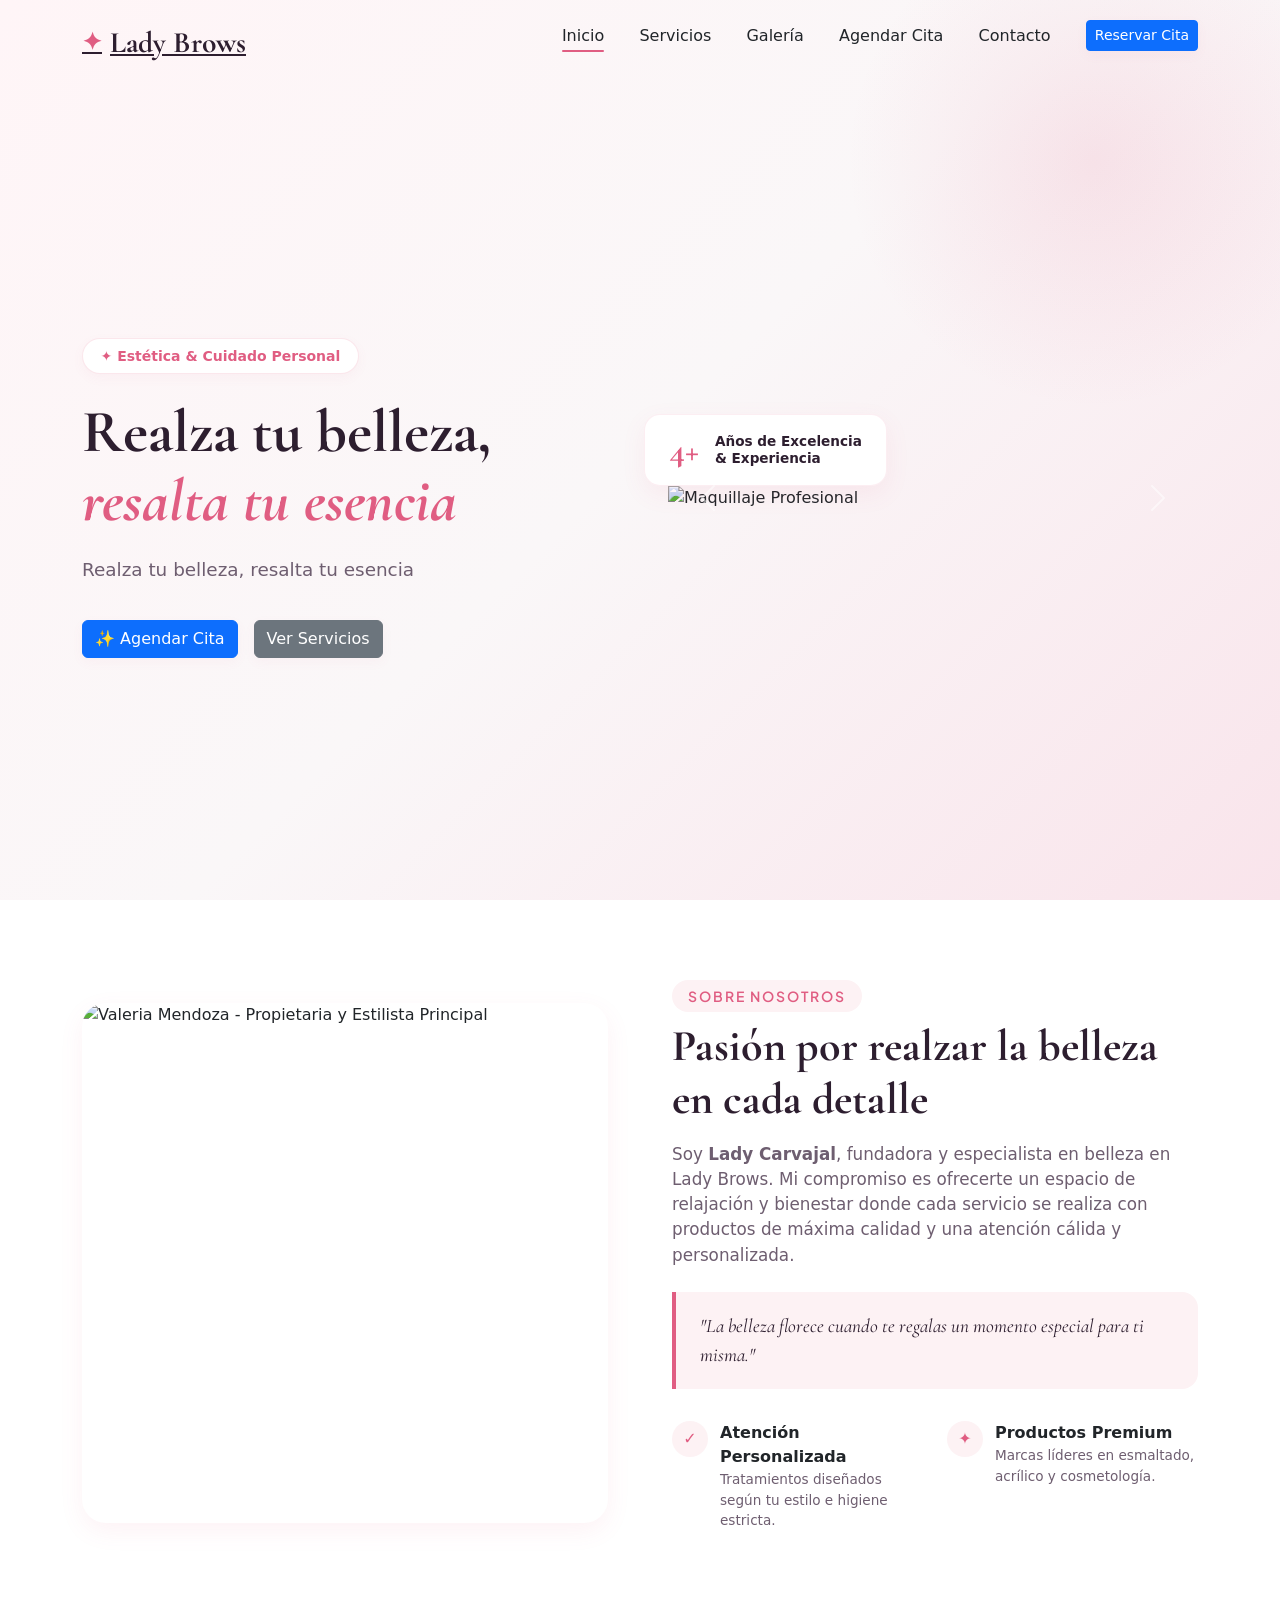
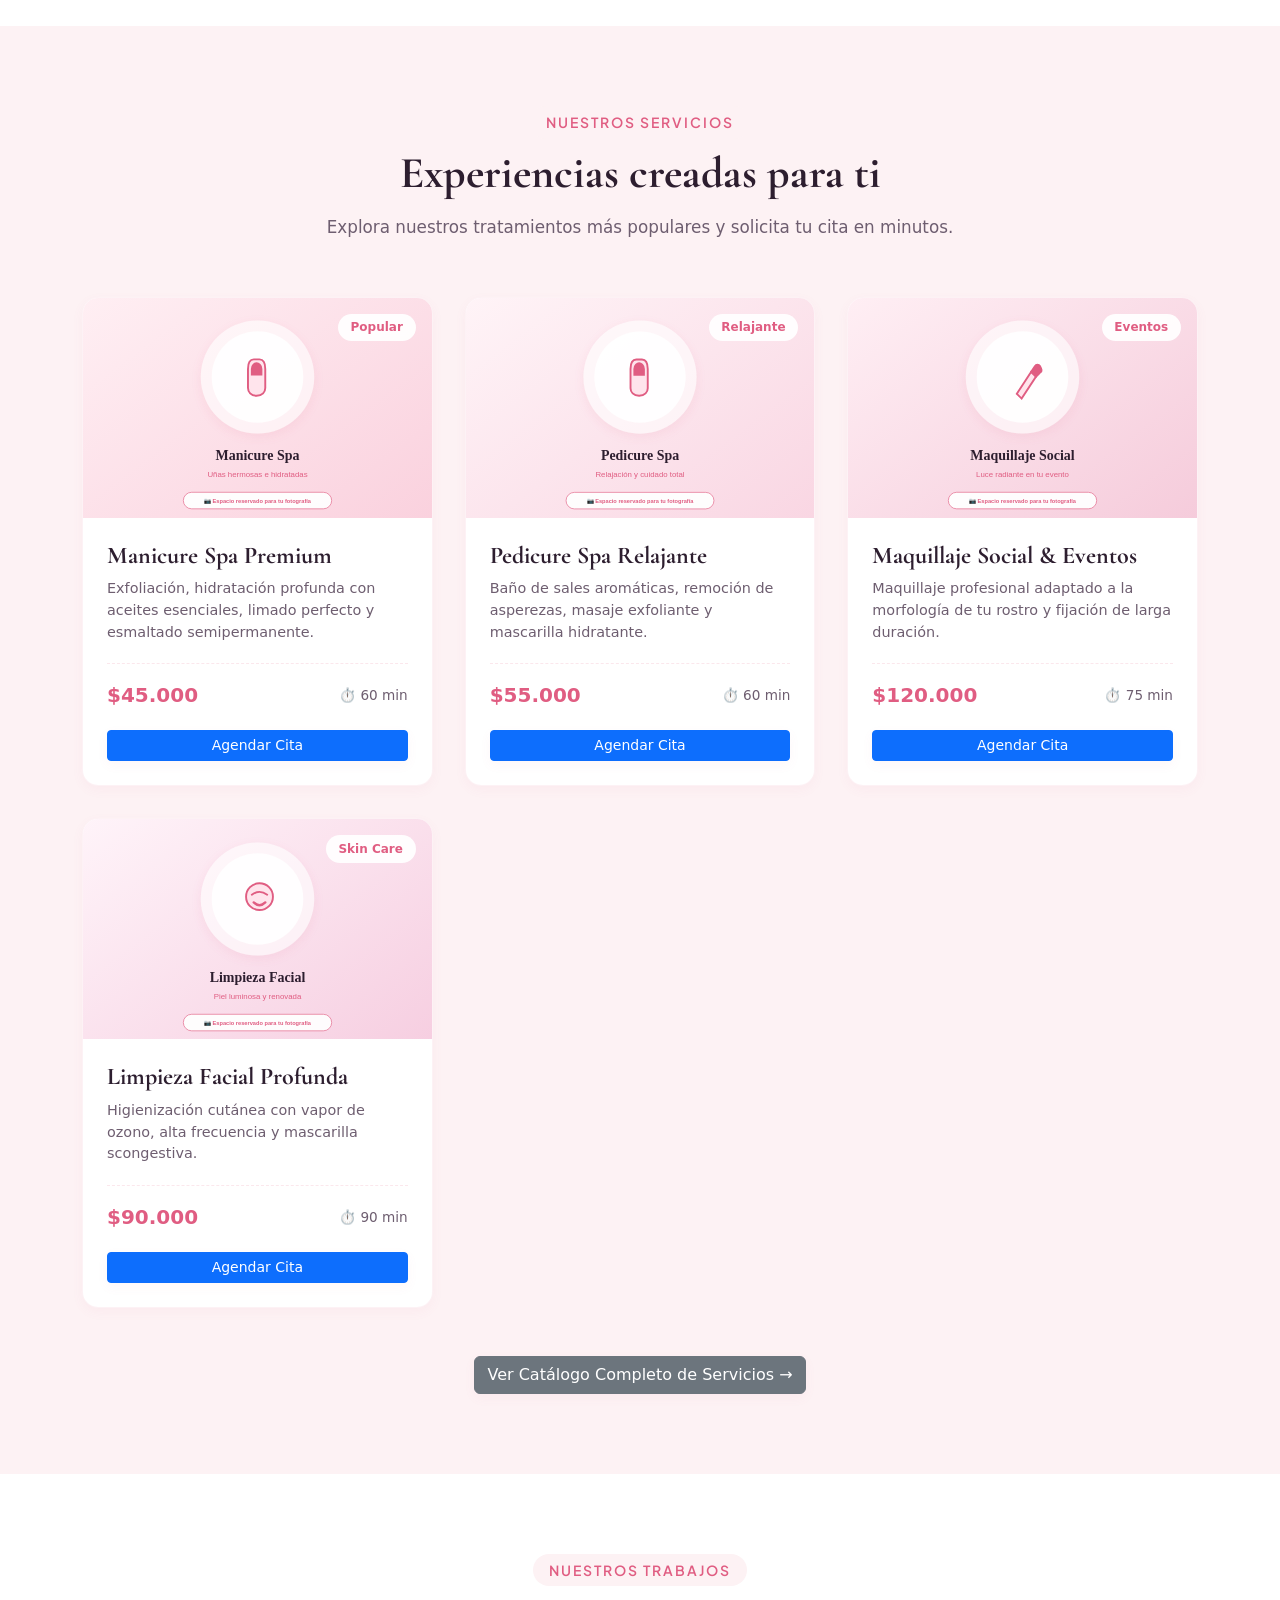
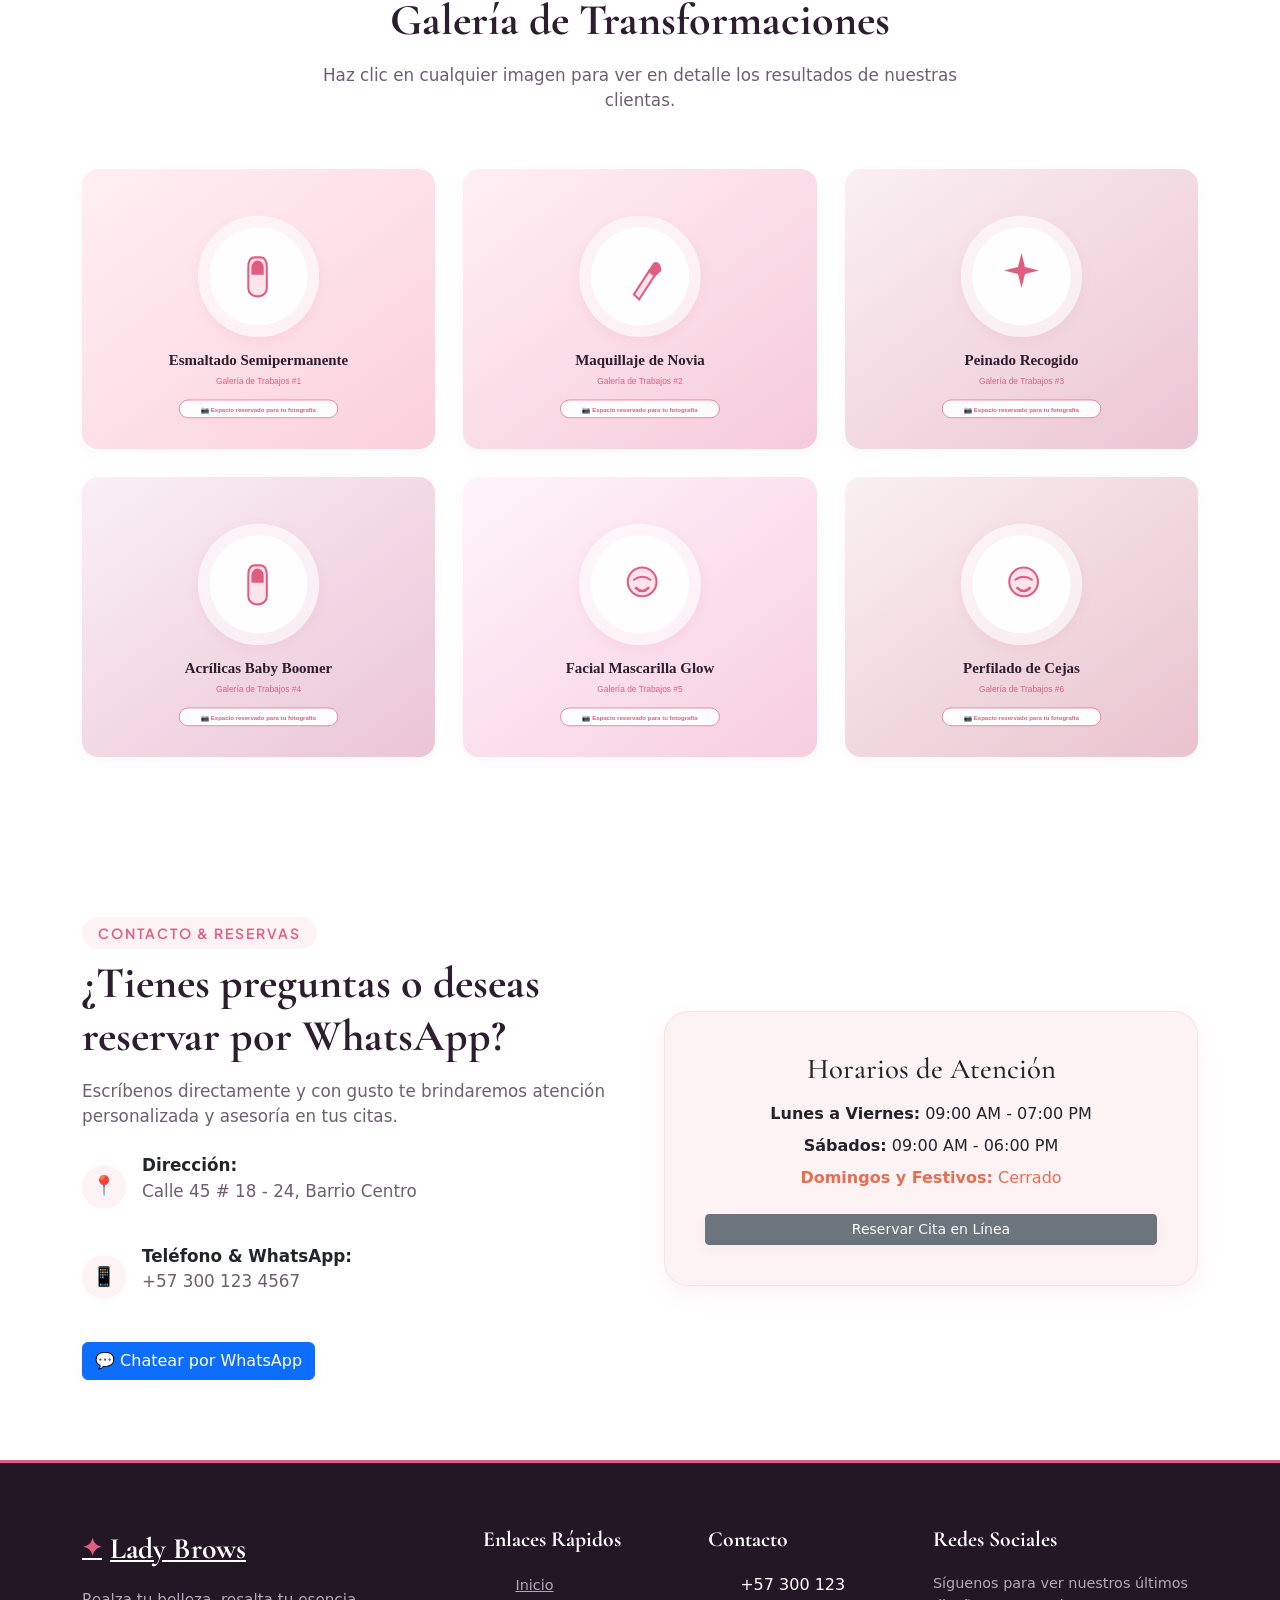
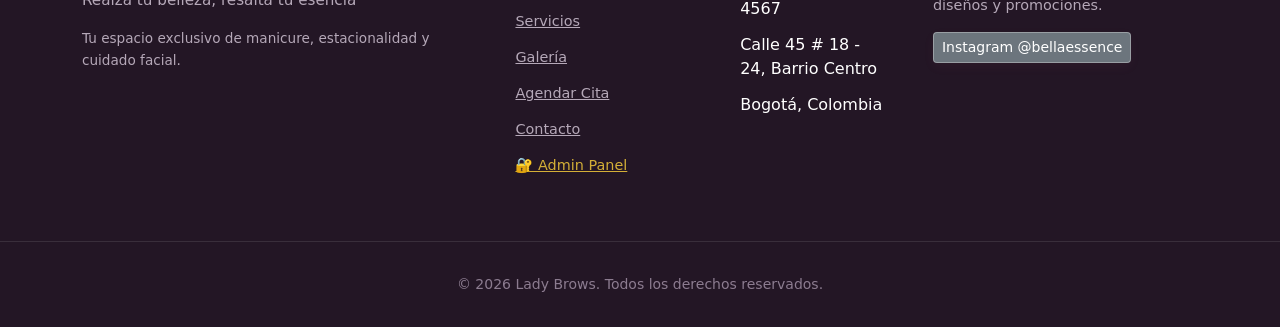
==== commit 991b2302: "Update index.html" ====
--- a/index.html
+++ b/index.html
@@ -11,7 +11,7 @@
   <!-- CSS Stylesheets -->
   <link rel="stylesheet" href="css/style.css">
 </head>
-
+<link href="https://cdn.jsdelivr.net/npm/bootstrap@5.3.7/dist/css/bootstrap.min.css" rel="stylesheet">
 <body>
 
   <!-- NAVEGACIÓN Y HEADER -->
@@ -68,14 +68,48 @@
         </div>
       </div>
 
-      <div class="hero-image-wrapper">
-        <div class="hero-image-card">
-          <img src="assets/images/hero-bg.svg" alt="Fotografía del Salón de Belleza BellaEssence Studio">
-        </div>
-        <div class="hero-experience-badge">
+     <div class="hero-image-wrapper">
+
+<div id="carouselLadyBrows" class="carousel slide" data-bs-ride="carousel">
+
+    <div class="carousel-inner">
+
+        <div class="carousel-item active">
+            <img src="assets/images/maquillaje1.jpg" class="d-block w-100 hero-slider-img" alt="Maquillaje Profesional">
+        </div>
+
+        <div class="carousel-item">
+            <img src="assets/images/maquillaje2.jpg" class="d-block w-100 hero-slider-img" alt="Diseño de Cejas">
+        </div>
+
+        <div class="carousel-item">
+            <img src="assets/images/maquillaje3.jpg" class="d-block w-100 hero-slider-img" alt="Manicure Spa">
+        </div>
+
+        <div class="carousel-item">
+            <img src="assets/images/maquillaje4.jpg" class="d-block w-100 hero-slider-img" alt="Pestañas">
+        </div>
+
+    </div>
+      
+          <button class="carousel-control-prev" type="button" data-bs-target="#carouselLadyBrows" data-bs-slide="prev">
+              <span class="carousel-control-prev-icon"></span>
+          </button>
+      
+          <button class="carousel-control-next" type="button" data-bs-target="#carouselLadyBrows" data-bs-slide="next">
+              <span class="carousel-control-next-icon"></span>
+          </button>
+      
+      </div>
+      
+      <div class="hero-experience-badge">
           <div class="badge-number">4+</div>
-          <div class="badge-text">Años de Excelencia<br>& Experiencia</div>
-        </div>
+          <div class="badge-text">
+              Años de Excelencia<br>
+              & Experiencia
+          </div>
+      </div>
+      
       </div>
     </div>
   </section>
@@ -398,6 +432,7 @@
   <script src="https://cdn.jsdelivr.net/npm/@supabase/supabase-js@2"></script>
   <script src="js/supabase.js"></script>
   <script src="js/main.js"></script>
+  <script src="https://cdn.jsdelivr.net/npm/bootstrap@5.3.7/dist/js/bootstrap.bundle.min.js"></script>
 </body>
 
-</html>+</html>
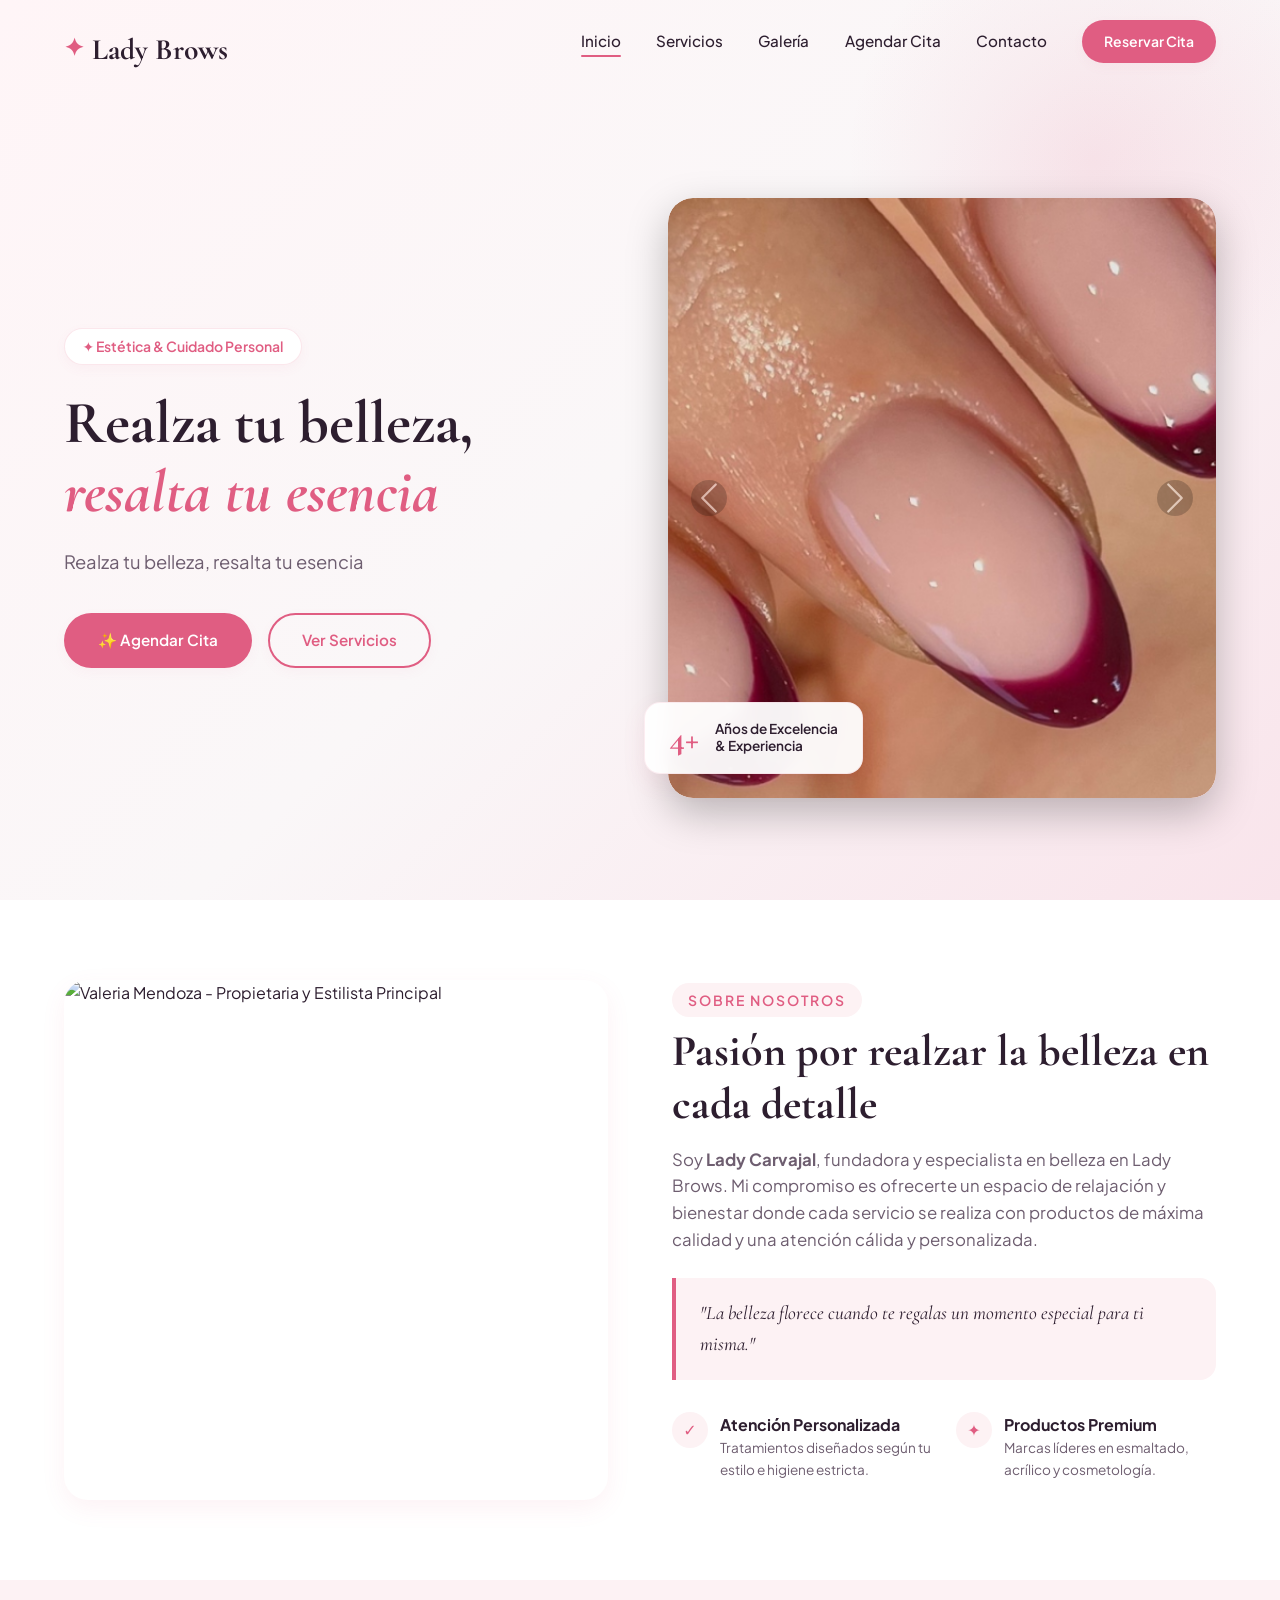
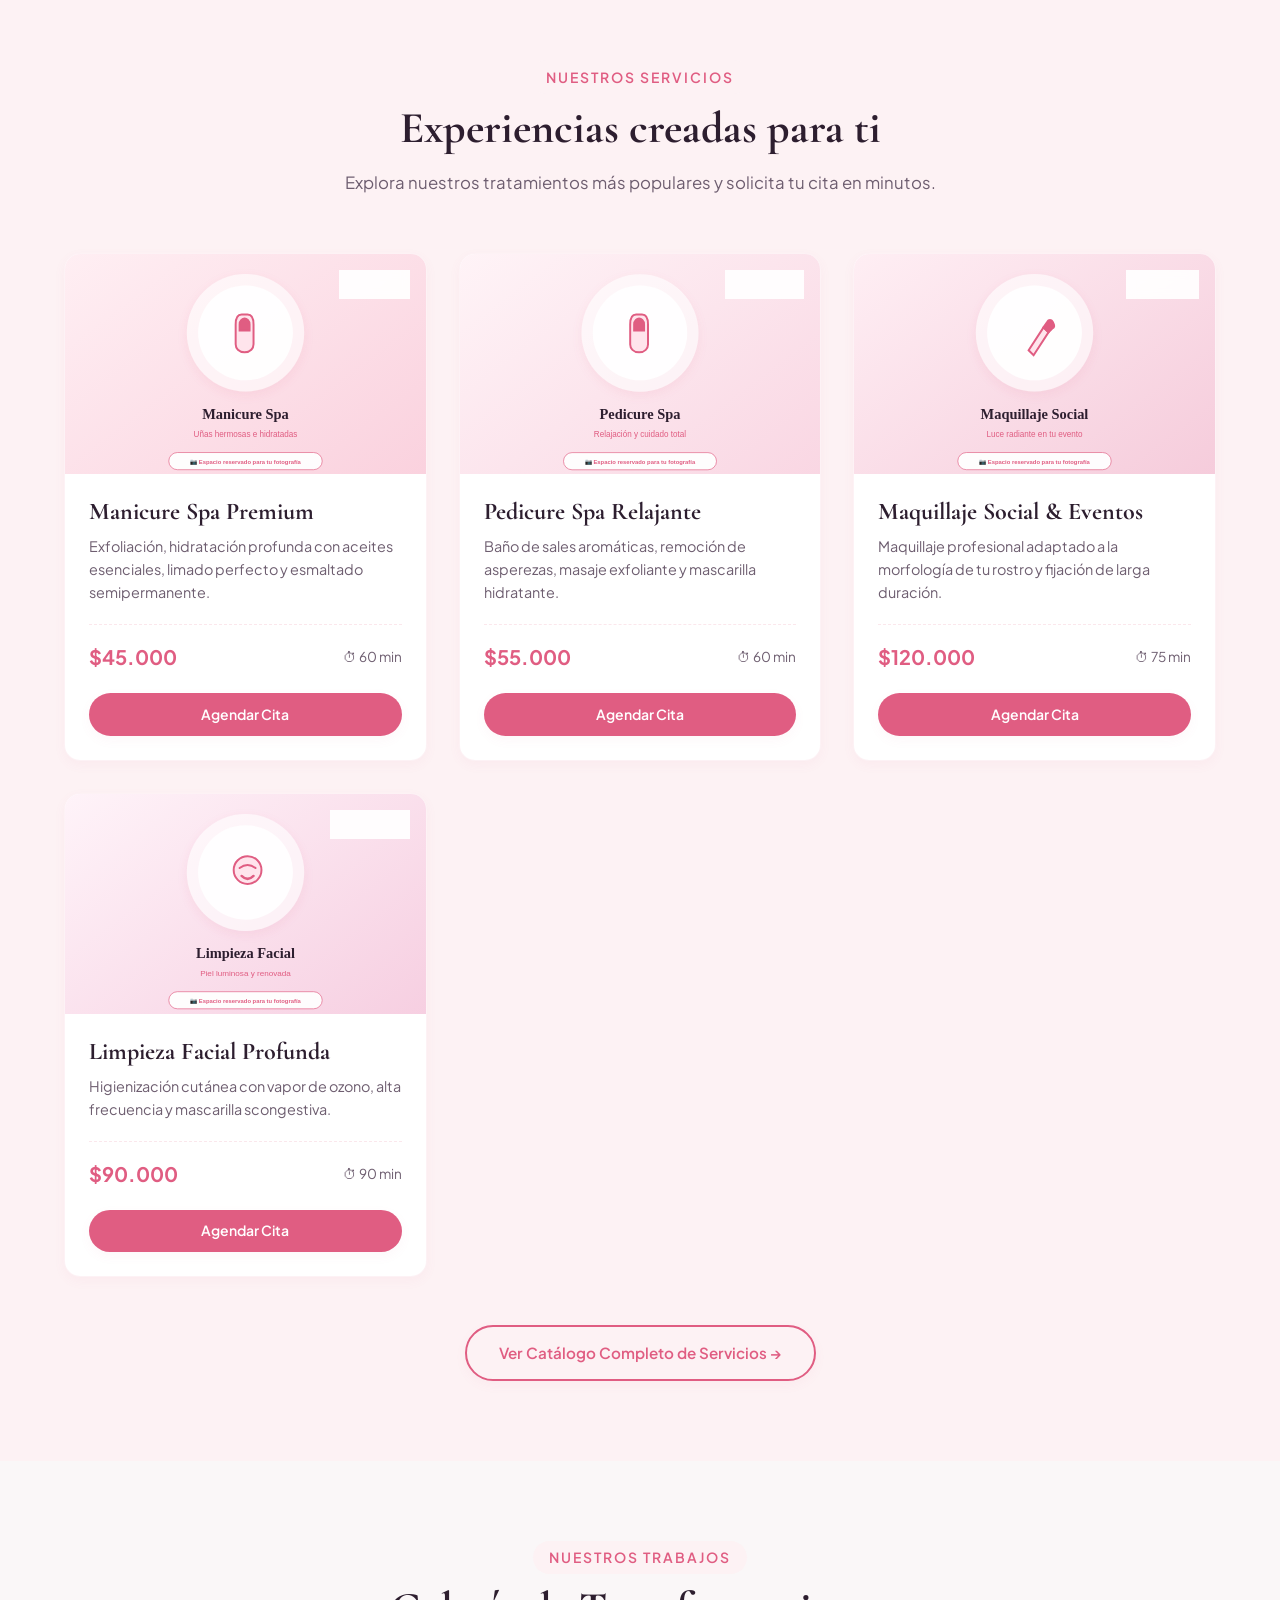
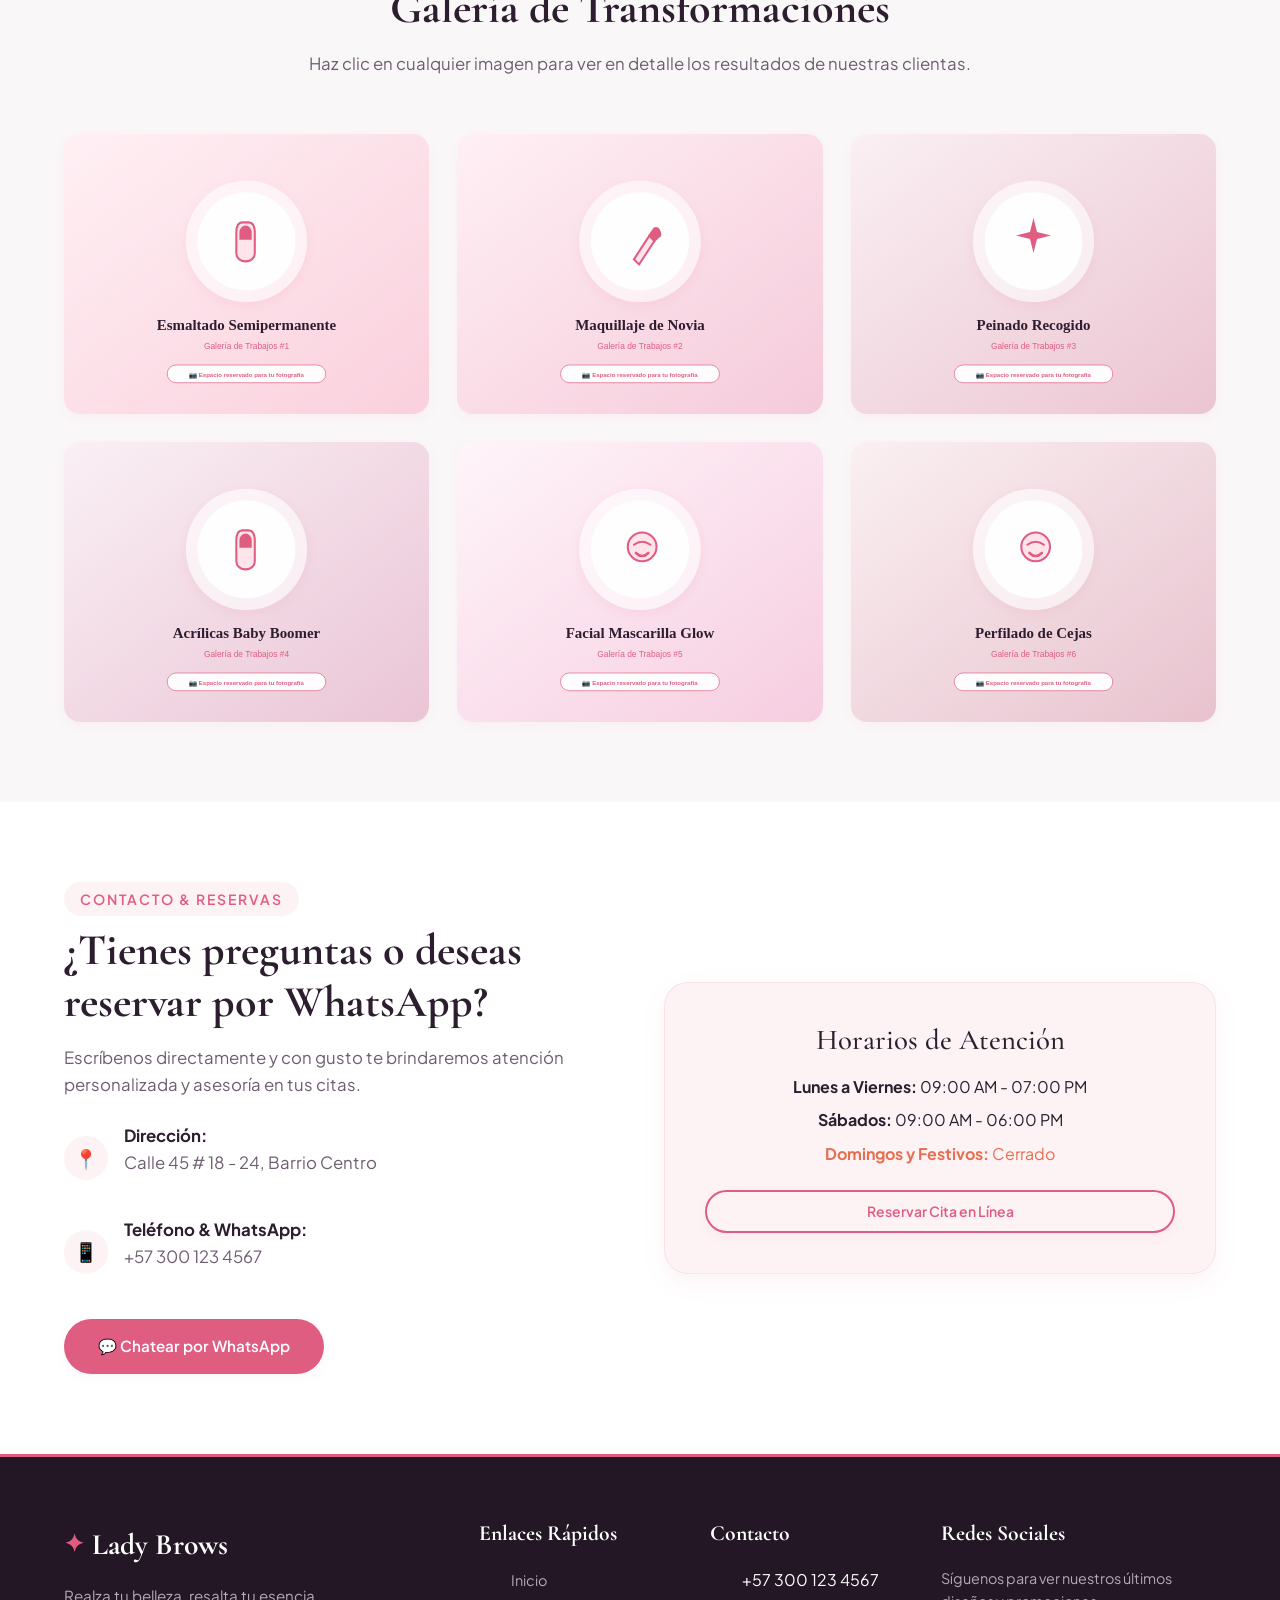
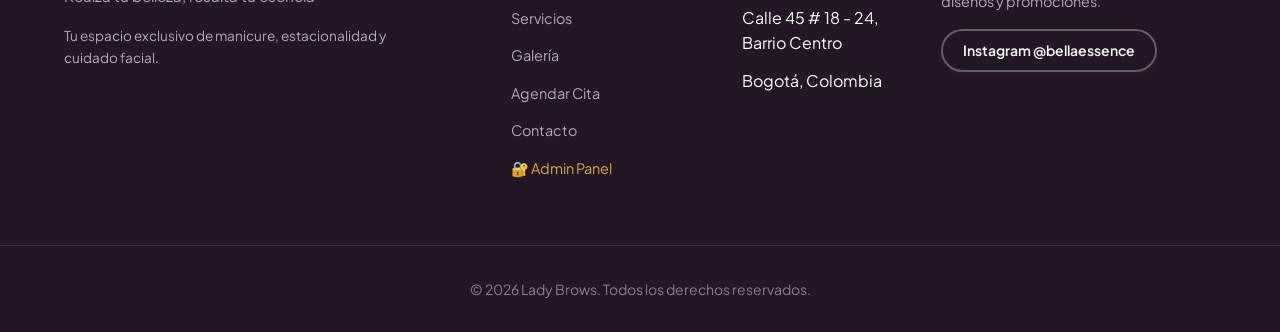
==== commit 1ecdb187: "Update index.html" ====
--- a/index.html
+++ b/index.html
@@ -9,9 +9,9 @@
     content="Salón de belleza profesional. Servicios de manicure spa, pedicure, uñas acrílicas, maquillaje social, peinados y tratamientos faciales. Agenda tu cita en línea.">
 
   <!-- CSS Stylesheets -->
+  <link href="https://cdn.jsdelivr.net/npm/bootstrap@5.3.7/dist/css/bootstrap.min.css" rel="stylesheet">
   <link rel="stylesheet" href="css/style.css">
 </head>
-<link href="https://cdn.jsdelivr.net/npm/bootstrap@5.3.7/dist/css/bootstrap.min.css" rel="stylesheet">
 <body>
 
   <!-- NAVEGACIÓN Y HEADER -->
--- a/css/style.css
+++ b/css/style.css
@@ -912,3 +912,21 @@
     grid-template-columns: 1fr;
   }
 }
+   .hero-slider-img{
+       height:600px;
+       object-fit:cover;
+       border-radius:25px;
+   }
+   
+   .carousel{
+       border-radius:25px;
+       overflow:hidden;
+       box-shadow:0 15px 40px rgba(0,0,0,.25);
+   }
+   
+   .carousel-control-next-icon,
+   .carousel-control-prev-icon{
+       background-color:rgba(0,0,0,.4);
+       border-radius:50%;
+       padding:18px;
+   }
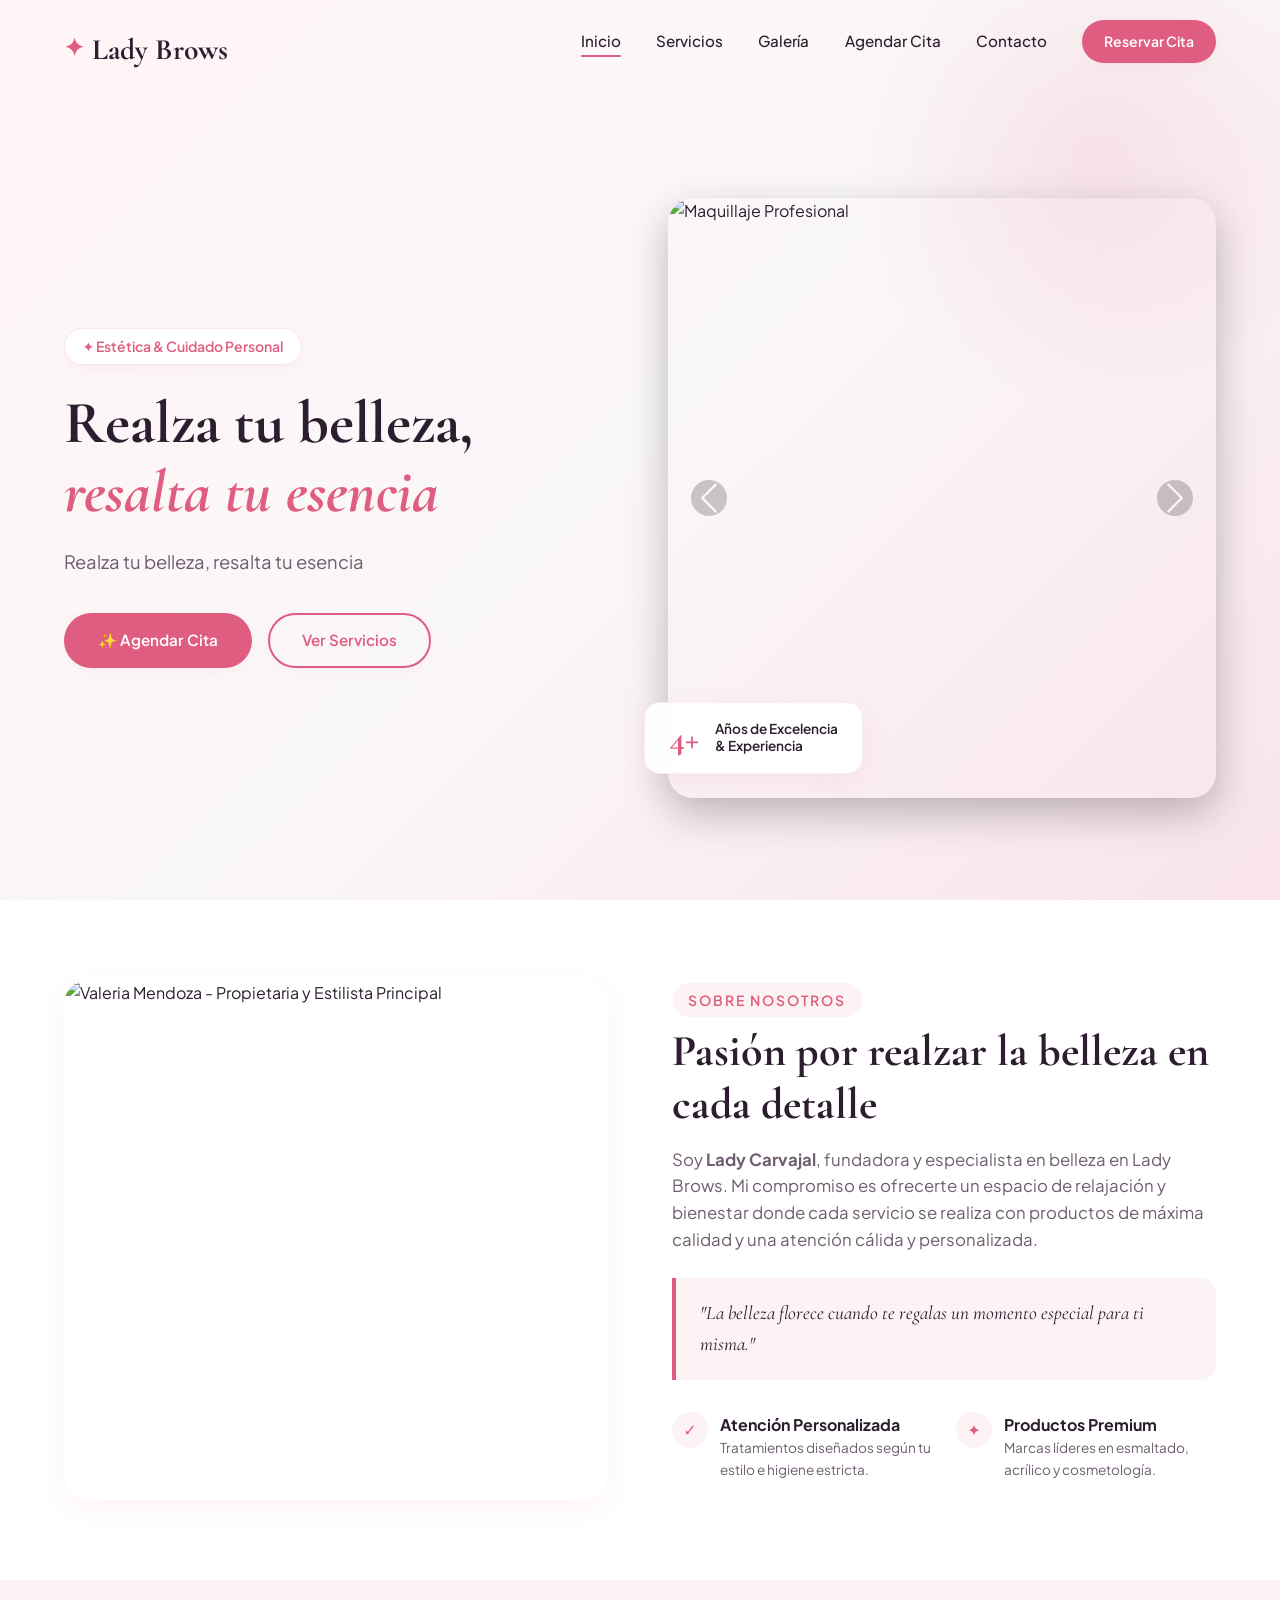
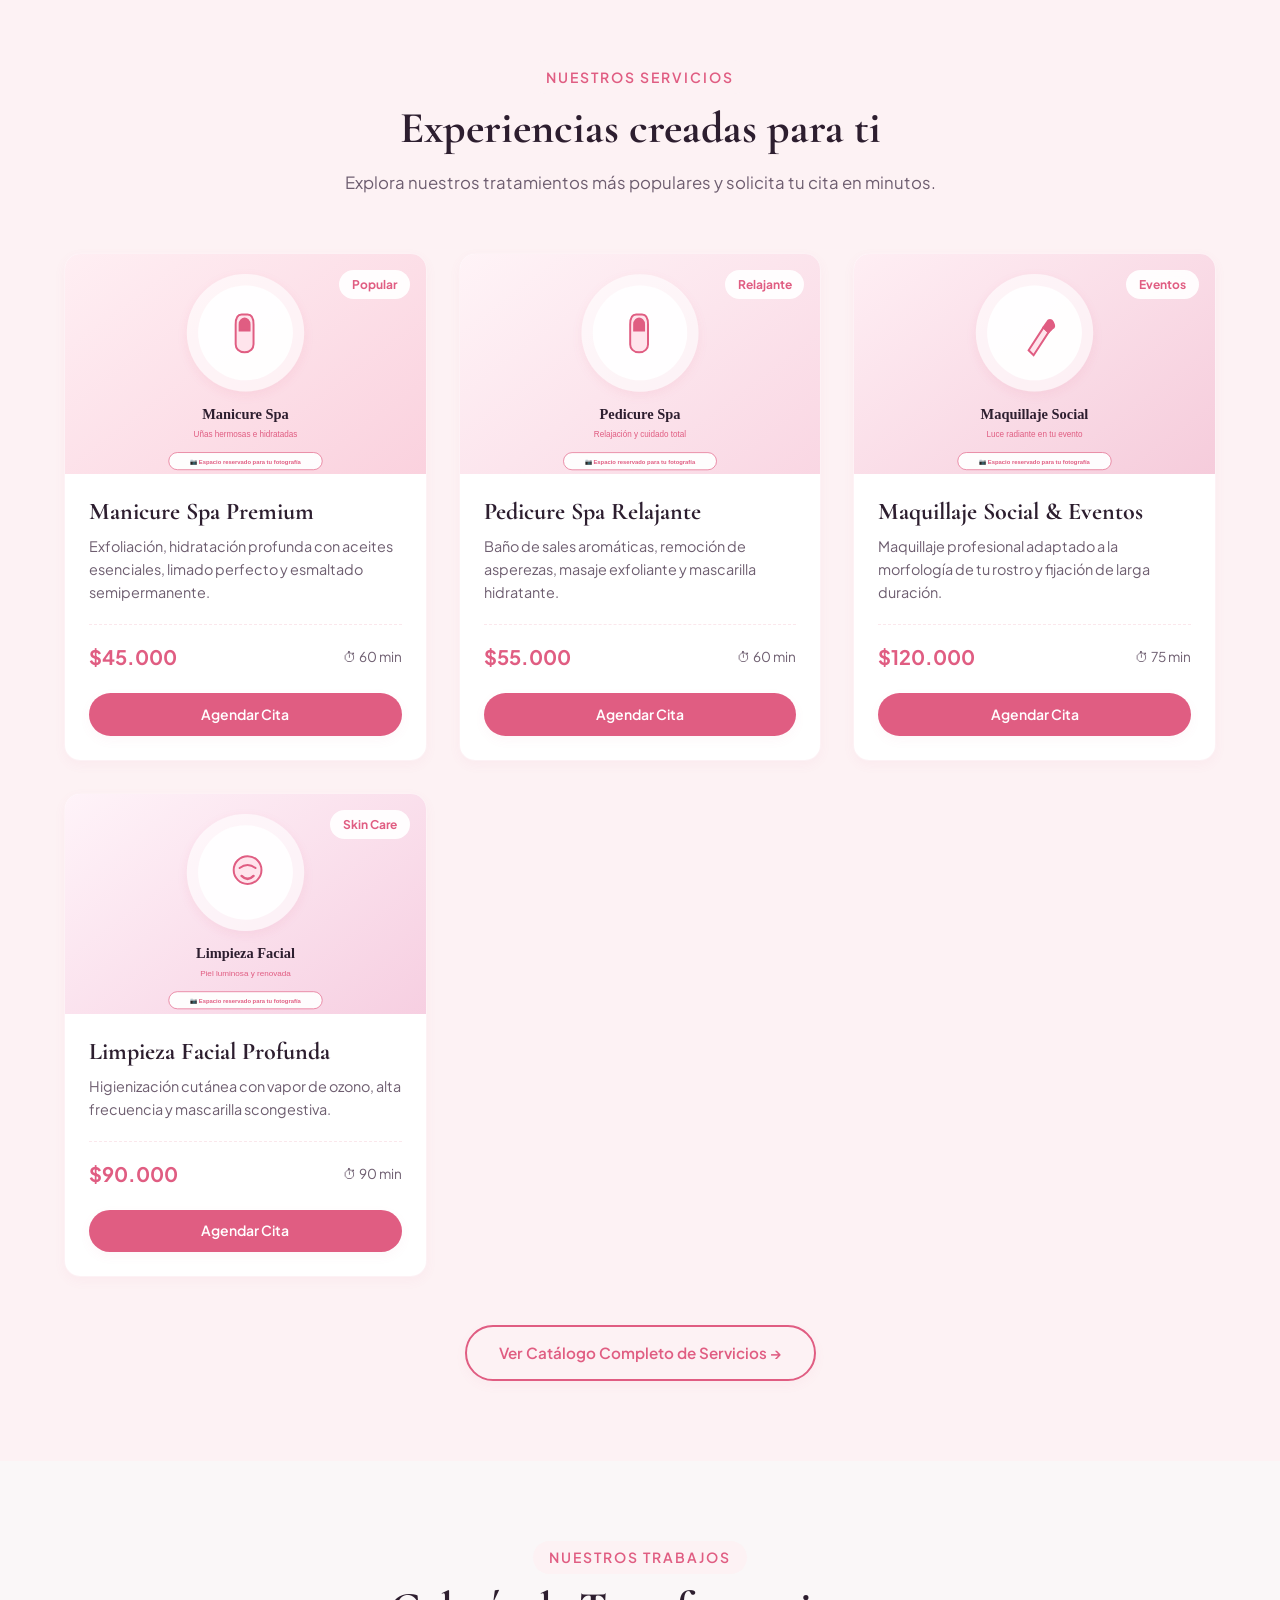
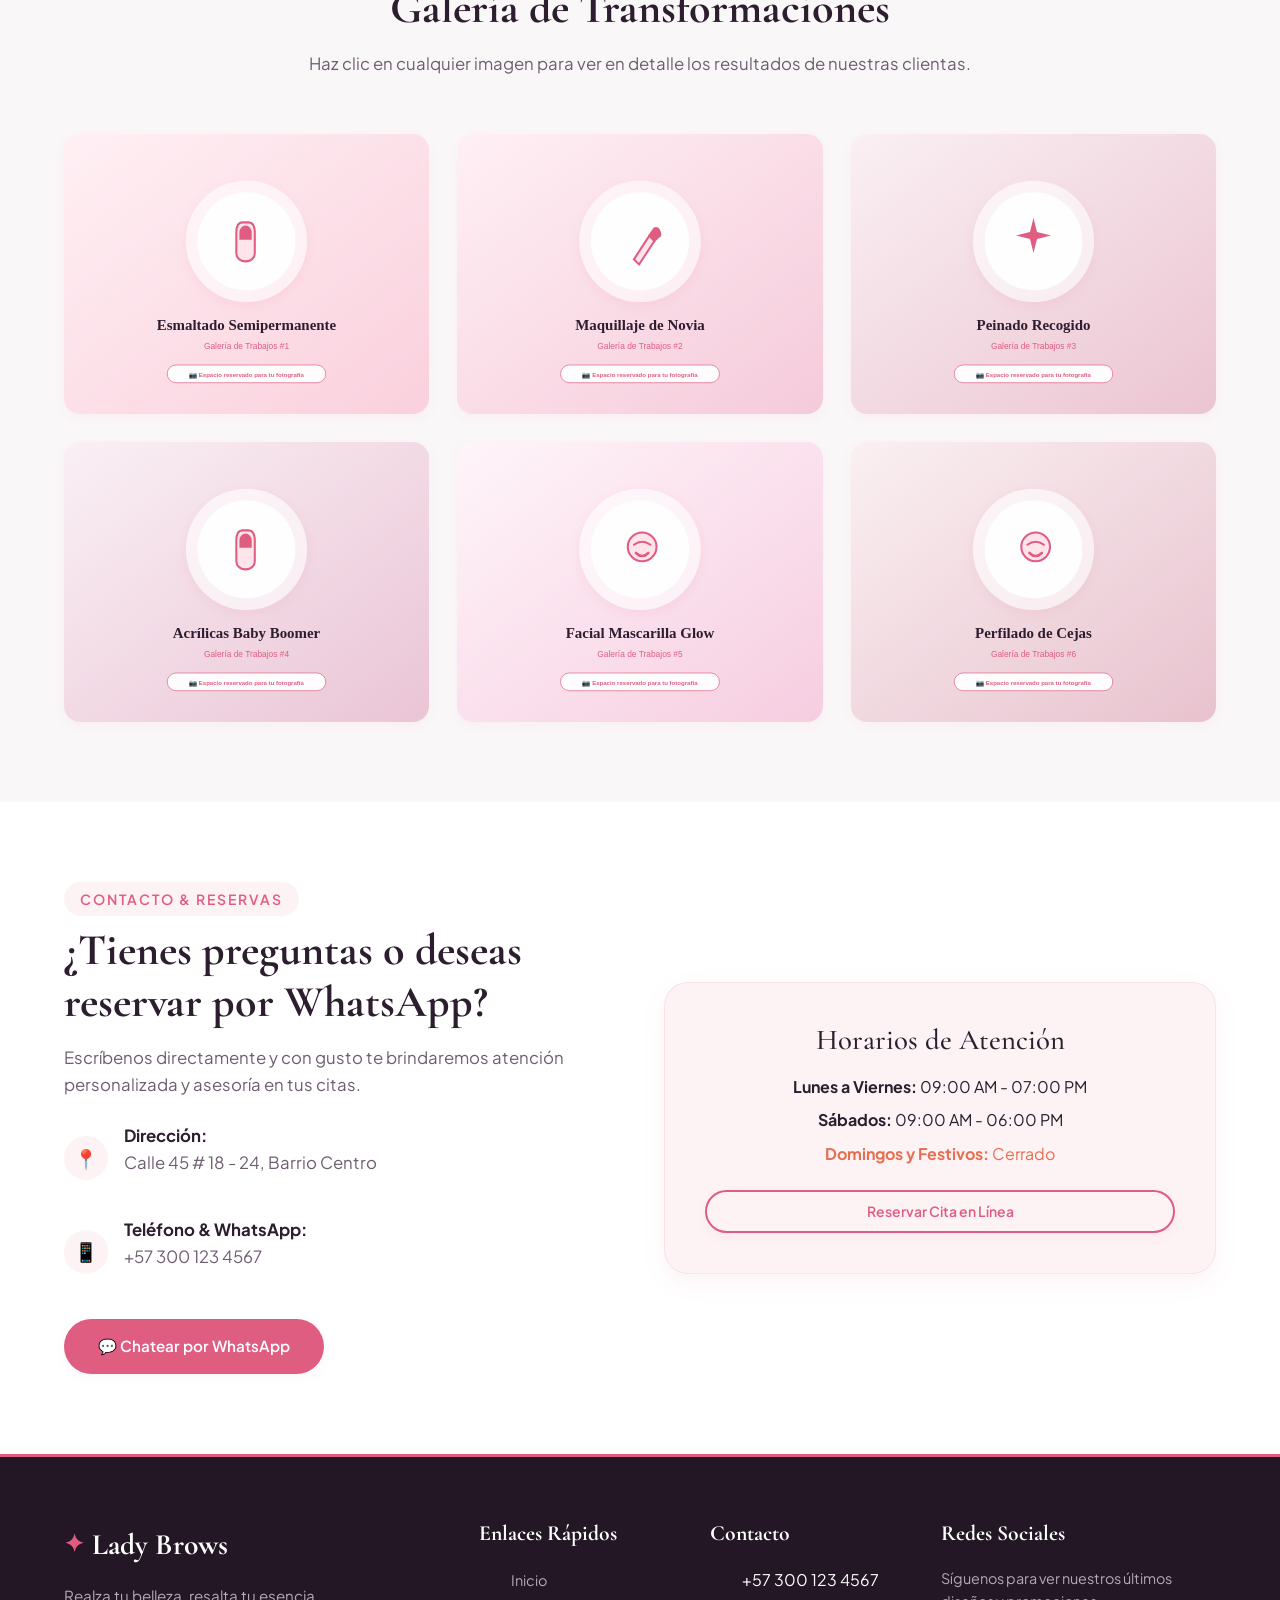
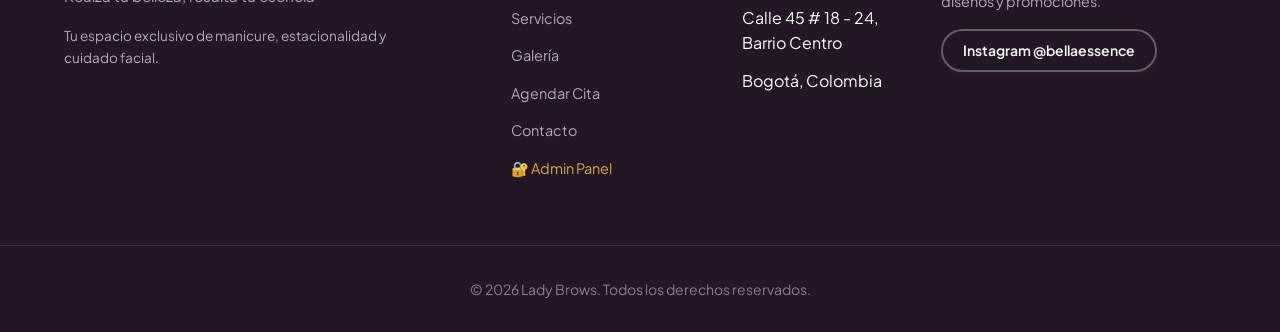
==== commit 631521eb: "Update index.html" ====
--- a/index.html
+++ b/index.html
@@ -75,7 +75,7 @@
     <div class="carousel-inner">
 
         <div class="carousel-item active">
-            <img src="assets/images/maquillaje1.jpg" class="d-block w-100 hero-slider-img" alt="Maquillaje Profesional">
+            <img src="assets/images/maquillaje1.jnp" class="d-block w-100 hero-slider-img" alt="Maquillaje Profesional">
         </div>
 
         <div class="carousel-item">
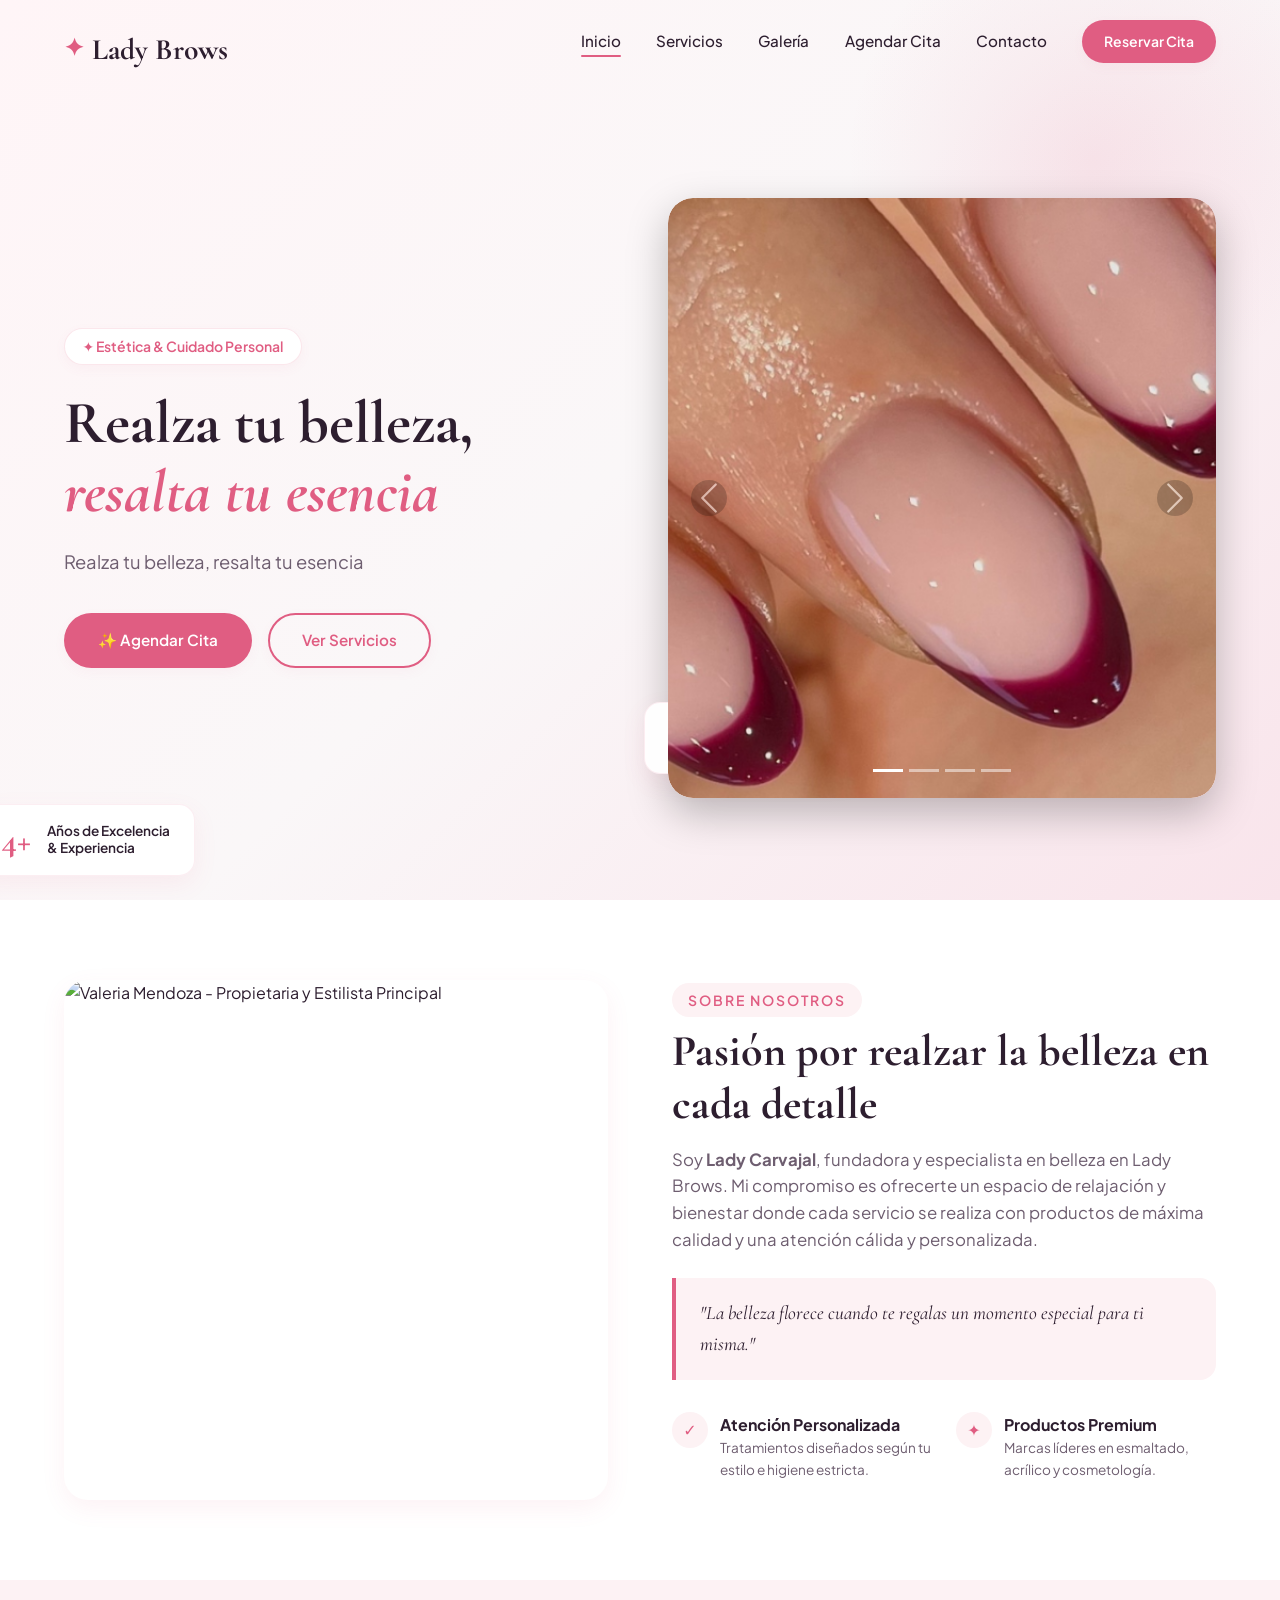
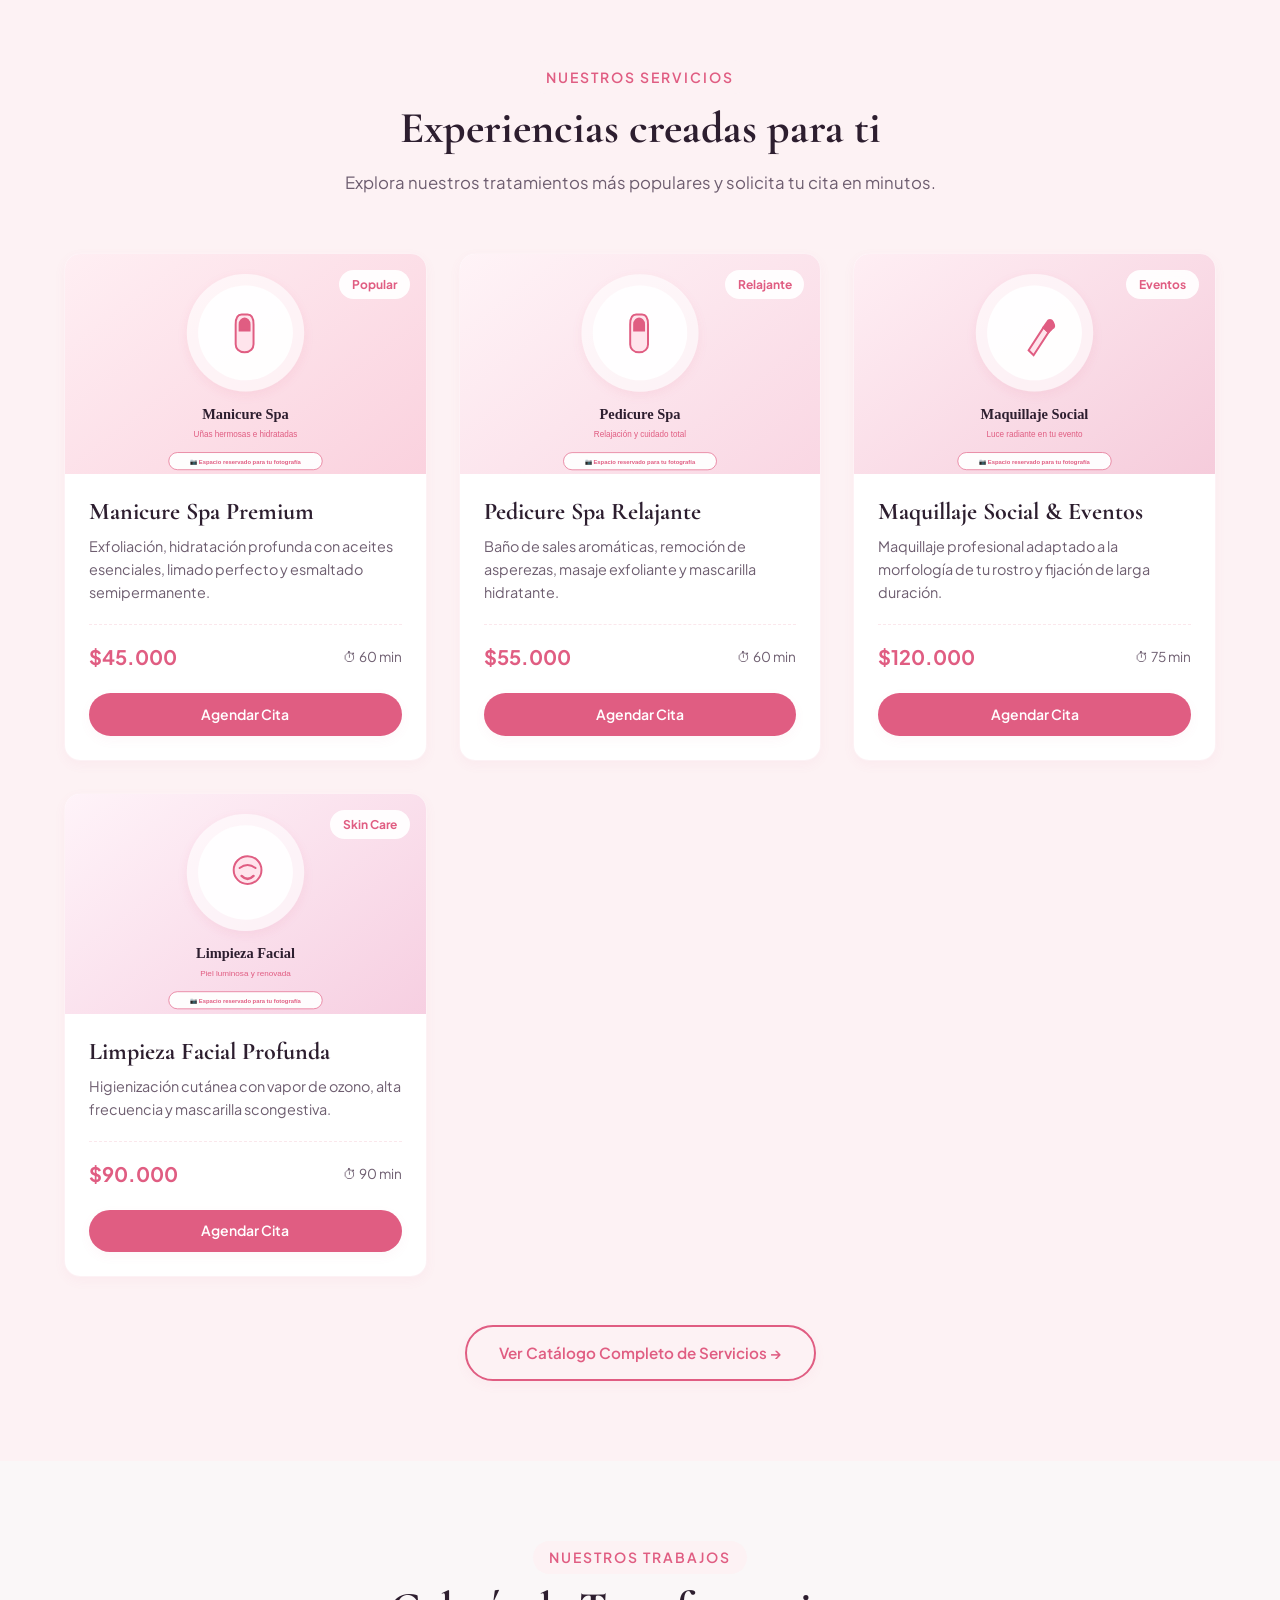
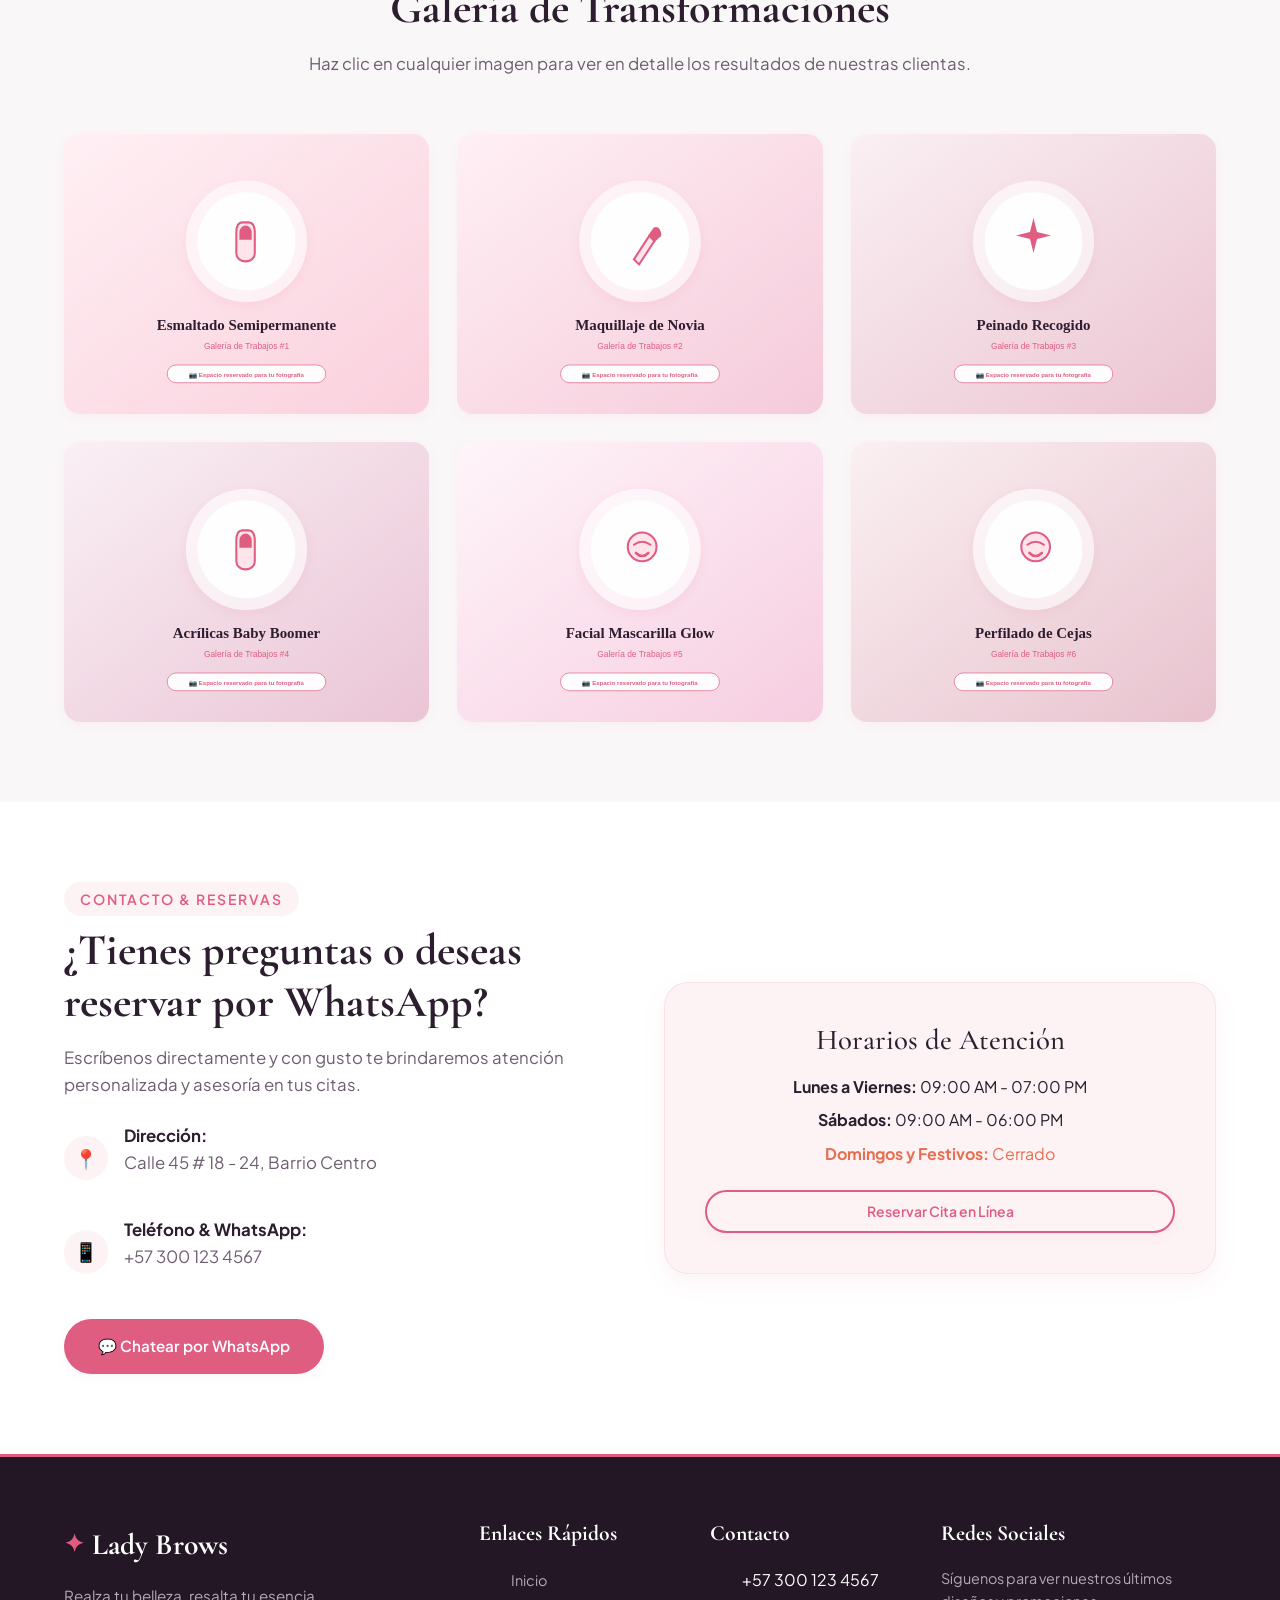
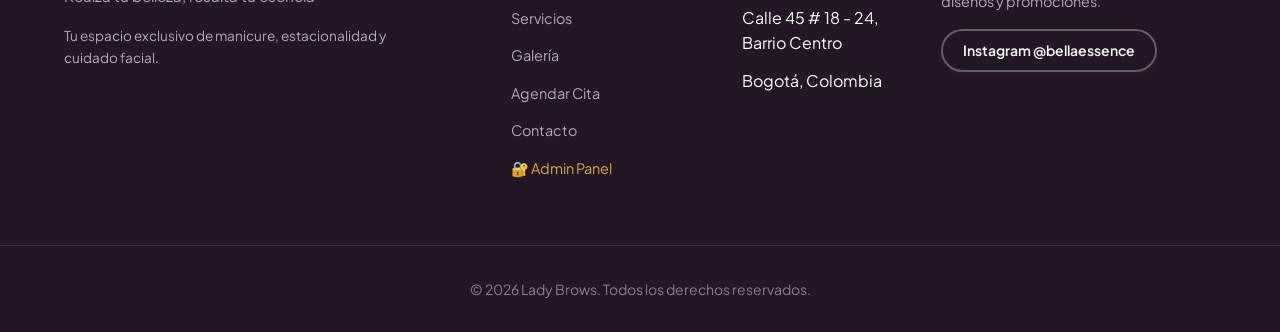
==== commit 91b87c26: "Update index.html" ====
--- a/index.html
+++ b/index.html
@@ -70,38 +70,101 @@
 
      <div class="hero-image-wrapper">
 
-<div id="carouselLadyBrows" class="carousel slide" data-bs-ride="carousel">
-
+    <div id="carouselLadyBrows" class="carousel slide carousel-fade" data-bs-ride="carousel" data-bs-interval="3500">
+
+    <!-- INDICADORES -->
+    <div class="carousel-indicators">
+      <button type="button"
+              data-bs-target="#carouselLadyBrows"
+              data-bs-slide-to="0"
+              class="active"
+              aria-current="true"
+              aria-label="Imagen 1"></button>
+
+      <button type="button"
+              data-bs-target="#carouselLadyBrows"
+              data-bs-slide-to="1"
+              aria-label="Imagen 2"></button>
+
+      <button type="button"
+              data-bs-target="#carouselLadyBrows"
+              data-bs-slide-to="2"
+              aria-label="Imagen 3"></button>
+
+      <button type="button"
+              data-bs-target="#carouselLadyBrows"
+              data-bs-slide-to="3"
+              aria-label="Imagen 4"></button>
+    </div>
+
+    <!-- IMÁGENES -->
     <div class="carousel-inner">
 
         <div class="carousel-item active">
-            <img src="assets/images/maquillaje1.jnp" class="d-block w-100 hero-slider-img" alt="Maquillaje Profesional">
-        </div>
-
+          <img
+            src="assets/images/maquillaje1.jpg"
+            class="d-block w-100 hero-slider-img"
+            alt="Maquillaje profesional">
+        </div>
+  
         <div class="carousel-item">
-            <img src="assets/images/maquillaje2.jpg" class="d-block w-100 hero-slider-img" alt="Diseño de Cejas">
-        </div>
-
+          <img
+            src="assets/images/maquillaje2.jpg"
+            class="d-block w-100 hero-slider-img"
+            alt="Diseño de cejas">
+        </div>
+  
         <div class="carousel-item">
-            <img src="assets/images/maquillaje3.jpg" class="d-block w-100 hero-slider-img" alt="Manicure Spa">
-        </div>
-
+          <img
+            src="assets/images/maquillaje3.jpg"
+            class="d-block w-100 hero-slider-img"
+            alt="Manicure">
+        </div>
+  
         <div class="carousel-item">
-            <img src="assets/images/maquillaje4.jpg" class="d-block w-100 hero-slider-img" alt="Pestañas">
-        </div>
-
-    </div>
-      
-          <button class="carousel-control-prev" type="button" data-bs-target="#carouselLadyBrows" data-bs-slide="prev">
-              <span class="carousel-control-prev-icon"></span>
-          </button>
-      
-          <button class="carousel-control-next" type="button" data-bs-target="#carouselLadyBrows" data-bs-slide="next">
-              <span class="carousel-control-next-icon"></span>
-          </button>
-      
-      </div>
-      
+          <img
+            src="assets/images/maquillaje4.jpg"
+            class="d-block w-100 hero-slider-img"
+            alt="Pestañas">
+        </div>
+  
+      </div>
+
+    <!-- BOTÓN ANTERIOR -->
+      <button
+        class="carousel-control-prev"
+        type="button"
+        data-bs-target="#carouselLadyBrows"
+        data-bs-slide="prev">
+  
+        <span class="carousel-control-prev-icon"></span>
+        <span class="visually-hidden">Anterior</span>
+  
+        </button>
+    
+        <!-- BOTÓN SIGUIENTE -->
+        <button
+          class="carousel-control-next"
+          type="button"
+          data-bs-target="#carouselLadyBrows"
+          data-bs-slide="next">
+    
+          <span class="carousel-control-next-icon"></span>
+          <span class="visually-hidden">Siguiente</span>
+    
+        </button>
+  
+      </div>
+  
+    <div class="hero-experience-badge">
+      <div class="badge-number">4+</div>
+      <div class="badge-text">
+        Años de Excelencia<br>
+        & Experiencia
+      </div>
+    </div>
+  
+  </div>
       <div class="hero-experience-badge">
           <div class="badge-number">4+</div>
           <div class="badge-text">
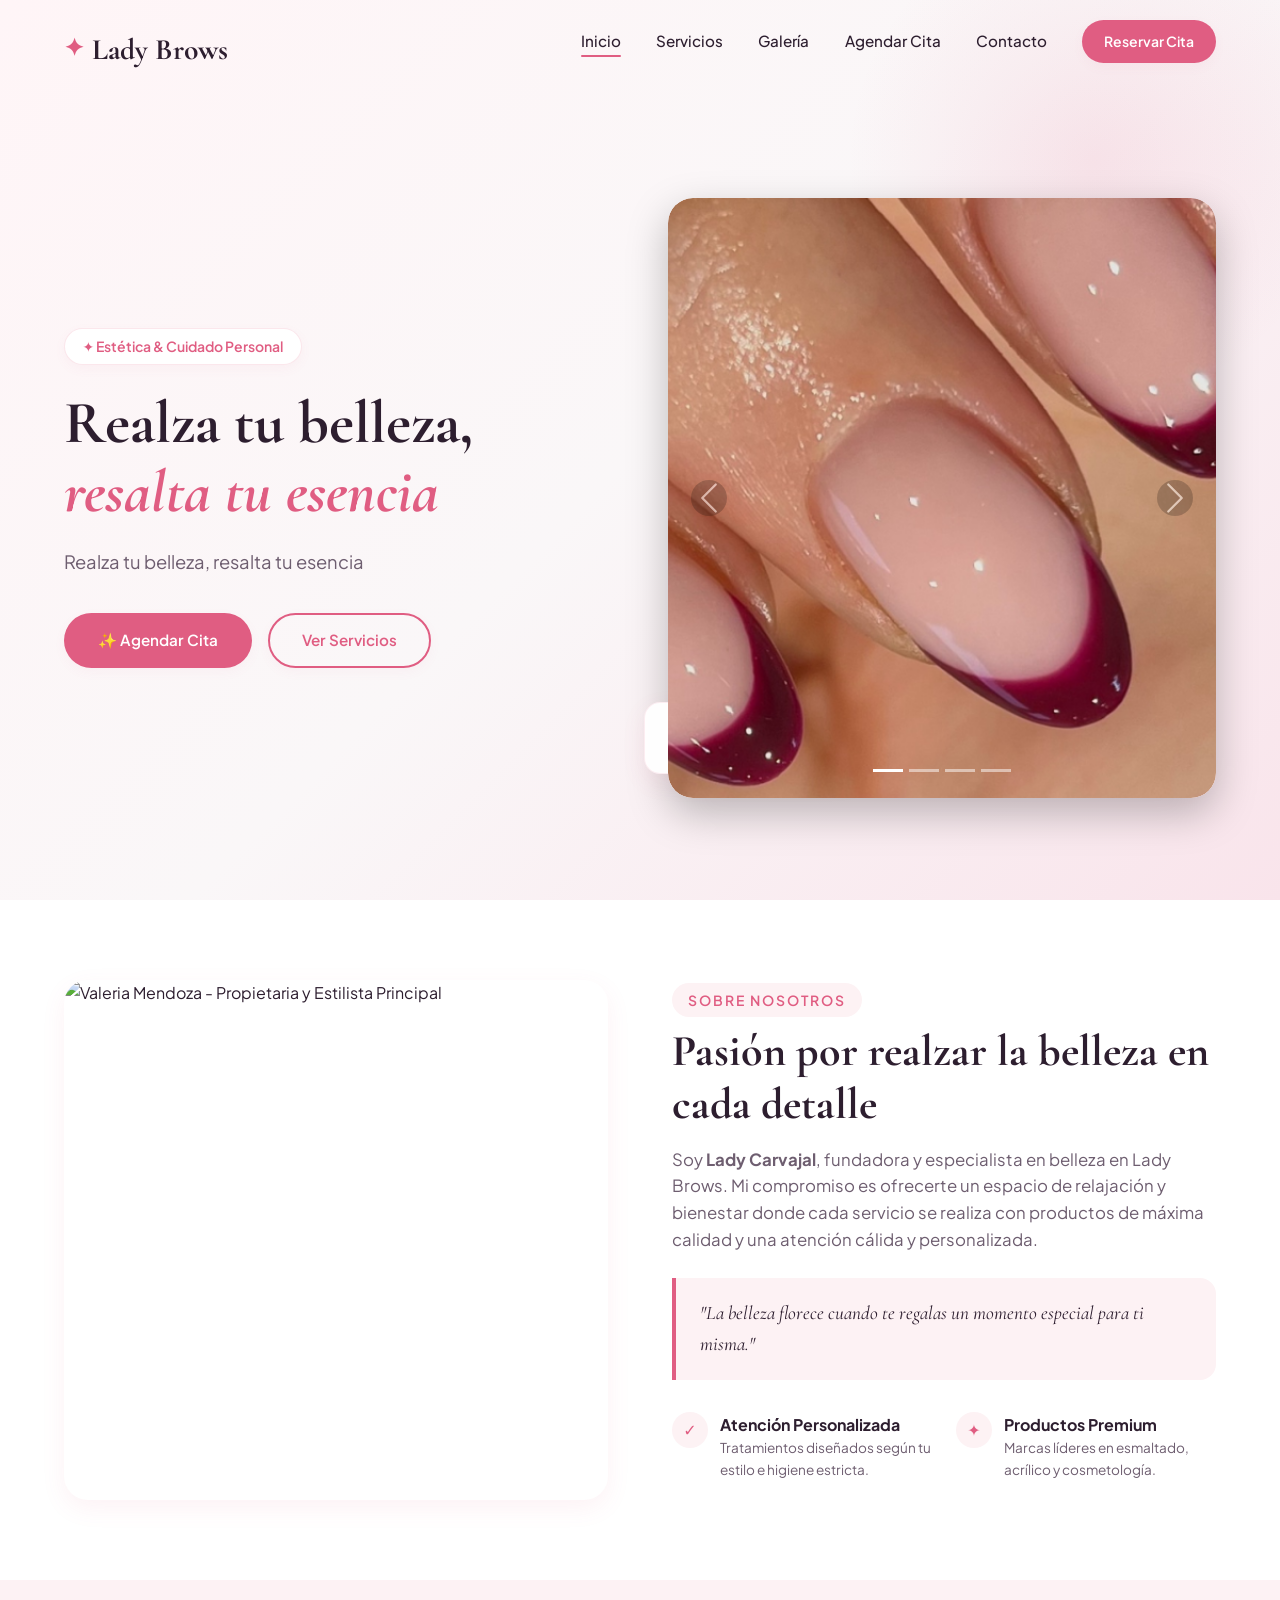
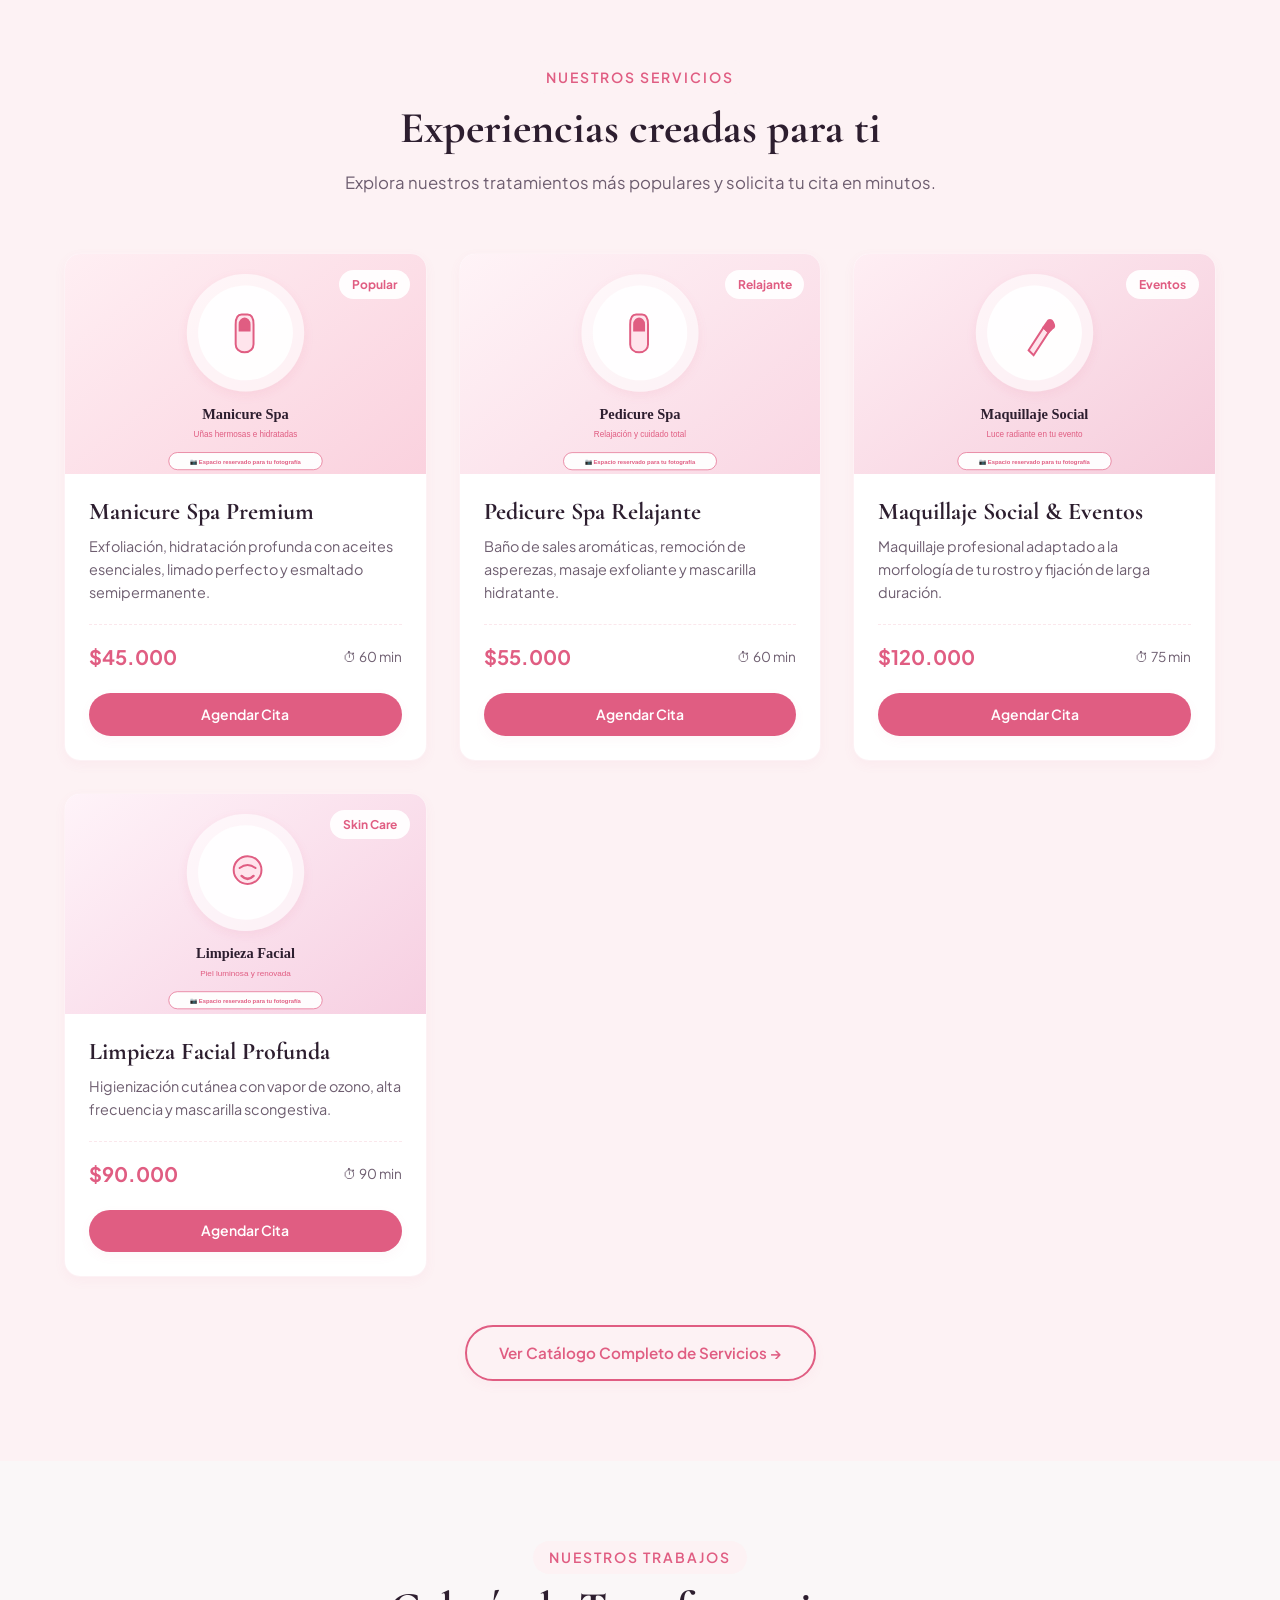
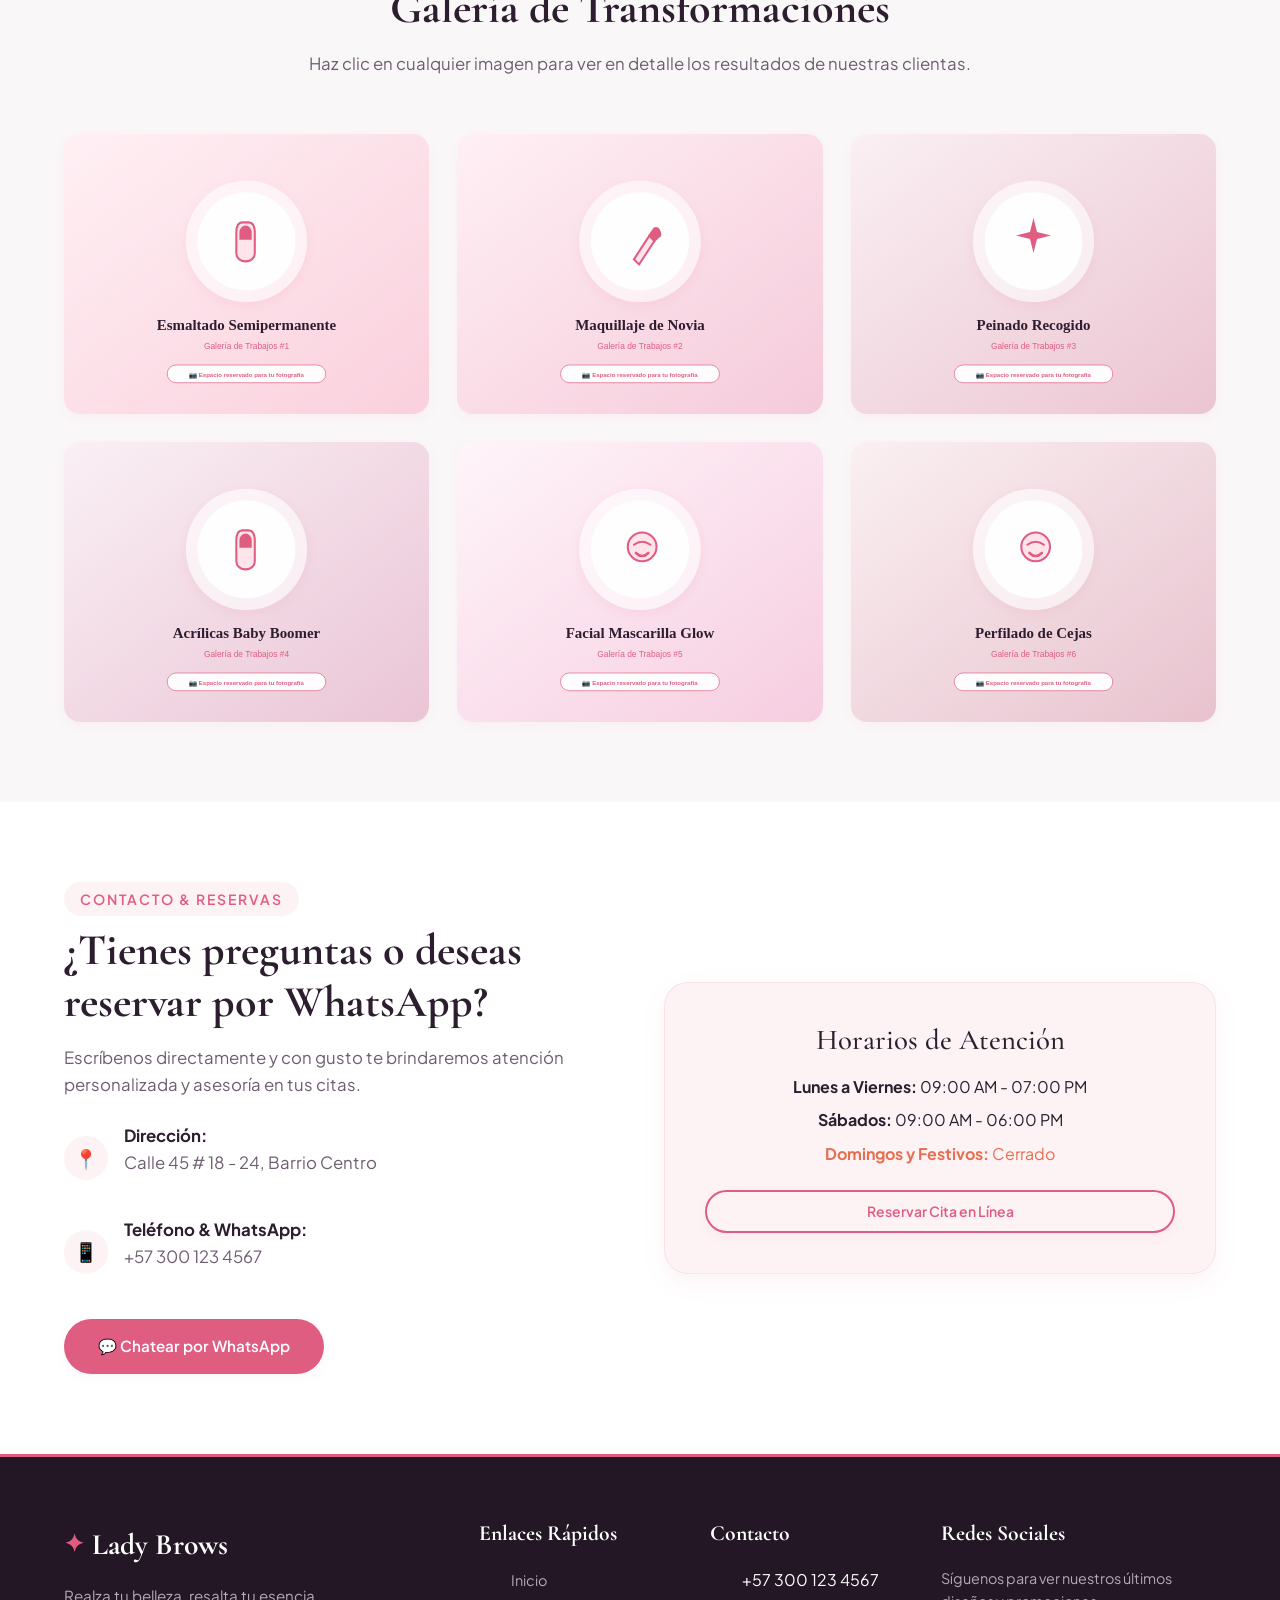
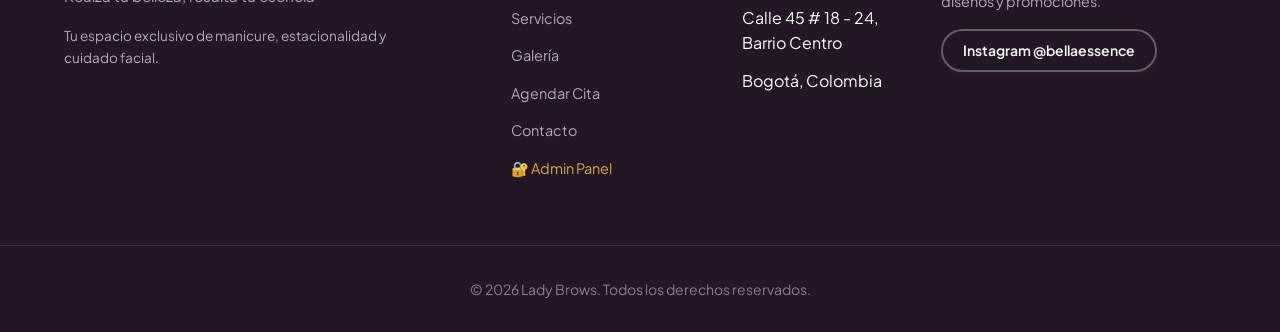
==== commit 1ec1dffc: "Update index.html" ====
--- a/index.html
+++ b/index.html
@@ -156,23 +156,12 @@
   
       </div>
   
-    <div class="hero-experience-badge">
-      <div class="badge-number">4+</div>
-      <div class="badge-text">
-        Años de Excelencia<br>
-        & Experiencia
-      </div>
-    </div>
-  
-  </div>
       <div class="hero-experience-badge">
-          <div class="badge-number">4+</div>
-          <div class="badge-text">
-              Años de Excelencia<br>
-              & Experiencia
-          </div>
-      </div>
-      
+        <div class="badge-number">4+</div>
+        <div class="badge-text">
+          Años de Excelencia<br>
+          & Experiencia
+        </div>
       </div>
     </div>
   </section>
